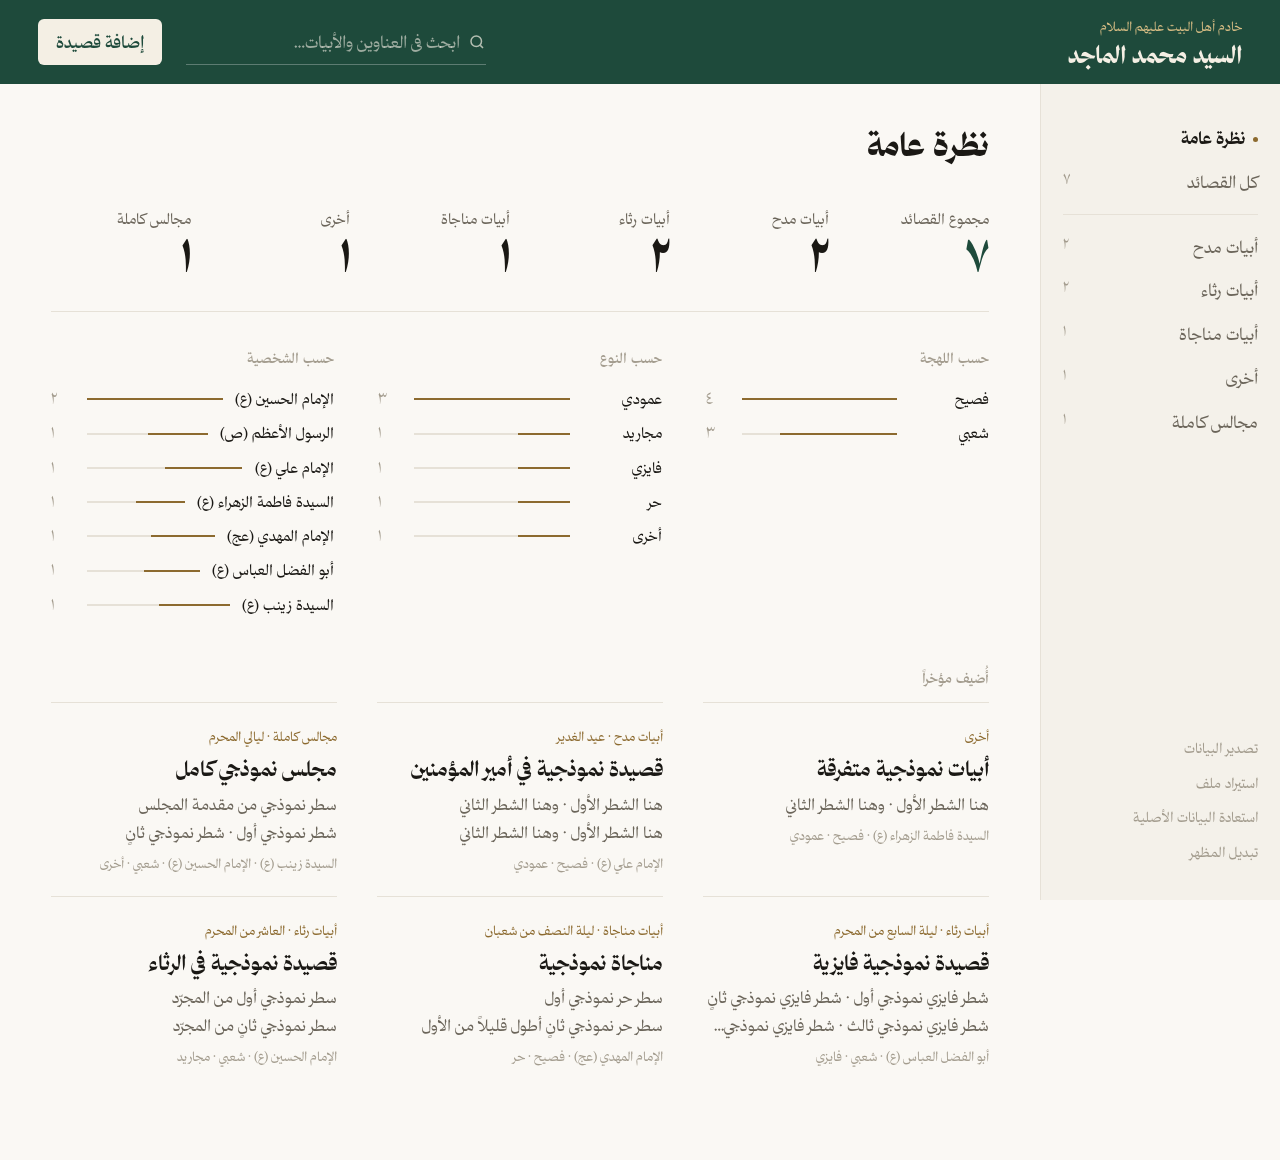
==== majed-dashboard/index.html @ f18d91b5 "Mobile: compact header, full-screen reader with back, hide empty media stat Co-Authored-By: Claude O" ====
<!doctype html>
<html lang="ar" dir="rtl">
<head>
<meta charset="utf-8">
<meta name="viewport" content="width=device-width, initial-scale=1">
<title>ديوان السيد محمد الماجد</title>
<meta name="description" content="لوحة تصفّح وإدارة قصائد خادم أهل البيت السيد محمد الماجد: مدح، رثاء، مناجاة، ومجالس كاملة.">
<style>
@font-face{font-family:"Thmanyah Serif Text";src:url("fonts/thmanyah-serif-text-Regular.woff2") format("woff2");font-weight:400;font-display:swap}
@font-face{font-family:"Thmanyah Serif Text";src:url("fonts/thmanyah-serif-text-Medium.woff2") format("woff2");font-weight:500;font-display:swap}
@font-face{font-family:"Thmanyah Serif Text";src:url("fonts/thmanyah-serif-text-Bold.woff2") format("woff2");font-weight:700;font-display:swap}
@font-face{font-family:"Thmanyah Serif Display";src:url("fonts/thmanyah-serif-display-Medium.woff2") format("woff2");font-weight:500;font-display:swap}
@font-face{font-family:"Thmanyah Serif Display";src:url("fonts/thmanyah-serif-display-Bold.woff2") format("woff2");font-weight:700;font-display:swap}
@font-face{font-family:"Thmanyah Serif Display";src:url("fonts/thmanyah-serif-display-Black.woff2") format("woff2");font-weight:900;font-display:swap}

:root{
  --bg:#FAF8F4; --side:#F4F1EA; --line:#E6E1D7;
  --ink:#1A1814; --ink-2:#6B655A; --ink-3:#A39C8E;
  --accent:#1E4A3B; --gold:#8C6A2F; --danger:#A33A3A;
  --head:#1E4A3B; --head-ink:#F4EFE4; --head-gold:#D9BE85; --hh:84px;
  --serif:"Thmanyah Serif Text","Amiri","Noto Naskh Arabic",serif;
  --display:"Thmanyah Serif Display","Thmanyah Serif Text","Amiri",serif;
  color-scheme:light;
}
@media (prefers-color-scheme:dark){
  :root:not([data-theme="light"]){--bg:#121110;--side:#171614;--line:#2A2724;--ink:#ECE7DD;--ink-2:#A39C8E;--ink-3:#6B655A;--accent:#7FB89C;--gold:#C9A766;--danger:#E08585;--head:#173A2E;color-scheme:dark}
}
:root[data-theme="dark"]{--bg:#121110;--side:#171614;--line:#2A2724;--ink:#ECE7DD;--ink-2:#A39C8E;--ink-3:#6B655A;--accent:#7FB89C;--gold:#C9A766;--danger:#E08585;--head:#173A2E;color-scheme:dark}

*{box-sizing:border-box}
html,body{margin:0}
body{background:var(--bg);color:var(--ink);font-family:var(--serif);font-size:17px;line-height:1.75;-webkit-font-smoothing:antialiased}
button,input,select,textarea{font:inherit;color:inherit}
a{color:inherit;text-decoration:none}
.sr{position:absolute;width:1px;height:1px;overflow:hidden;clip:rect(0 0 0 0)}

.head{position:sticky;top:0;z-index:30;height:var(--hh);background:var(--head);color:var(--head-ink);display:flex;align-items:center;gap:24px;padding:0 clamp(16px,3vw,40px)}
.head .brand{flex:1;min-width:0}
.head .brand small{color:var(--head-gold)}
.app{display:grid;grid-template-columns:240px 1fr;min-height:calc(100vh - var(--hh))}
.scrim{display:none}
.side{position:sticky;top:var(--hh);height:calc(100vh - var(--hh));background:var(--side);border-inline-end:1px solid var(--line);padding:32px 22px;display:flex;flex-direction:column;gap:28px;overflow:auto}
.brand small{display:block;color:var(--gold);font-size:13px}
.brand h1{font-family:var(--display);font-weight:900;font-size:24px;line-height:1.25;margin:2px 0 0}
.nav{display:flex;flex-direction:column}
.nav a{display:flex;justify-content:space-between;gap:10px;padding:7px 0;color:var(--ink-2)}
.nav a:hover{color:var(--ink)}
.nav a[aria-current="page"]{color:var(--ink);font-weight:700}
.nav a[aria-current="page"] span:first-child::before{content:"";display:inline-block;width:5px;height:5px;border-radius:50%;background:var(--gold);margin-inline-end:8px;vertical-align:middle}
.nav a .n{font-size:14px;color:var(--ink-3);font-weight:400}
.nav .sep{height:1px;background:var(--line);margin:10px 0}
.side-foot{margin-top:auto;display:flex;flex-direction:column;gap:2px;font-size:14px}
.side-foot button{background:none;border:0;text-align:start;padding:4px 0;color:var(--ink-3);cursor:pointer}
.side-foot button:hover{color:var(--ink)}

main{padding:32px clamp(16px,4vw,56px) 70px;min-width:0}
.top{display:flex;align-items:center;gap:16px;flex-wrap:wrap;margin-bottom:34px}
.top h2{font-family:var(--display);font-weight:900;font-size:32px;margin:0;flex:1 1 auto}
.search{position:relative;flex:0 1 300px}
.search input{width:100%;padding:8px 26px 8px 0;border:0;border-bottom:1px solid rgba(255,255,255,.28);background:none;outline:none;color:var(--head-ink)}
.search input::placeholder{color:rgba(244,239,228,.6)}
.search input:focus{border-color:var(--head-ink)}
.search svg{position:absolute;inset-inline-start:0;top:50%;transform:translateY(-50%);color:rgba(244,239,228,.7)}
.btn.add{background:var(--head-ink);color:var(--head)}
.add-ic{display:none;font-size:22px;line-height:1}
.icon-btn{display:none;background:none;border:0;cursor:pointer;color:var(--head-ink);padding:4px;line-height:0}
.back{display:none}
.btn{display:inline-flex;align-items:center;gap:6px;padding:8px 18px;border:0;background:var(--ink);color:var(--bg);cursor:pointer;font-weight:500;white-space:nowrap;border-radius:6px}
.btn:hover{opacity:.85}
.link{background:none;border:0;padding:0;cursor:pointer;color:var(--ink-2);text-decoration:underline;text-underline-offset:5px;text-decoration-color:var(--line)}
.link:hover{color:var(--ink);text-decoration-color:currentColor}
.link.danger{color:var(--danger)}
.menu-btn{display:none;background:none;border:0;font-size:22px;cursor:pointer;padding:0;color:var(--head-ink)}

.stats{display:grid;grid-template-columns:repeat(auto-fill,minmax(130px,1fr));gap:24px 20px;padding-bottom:30px;margin-bottom:34px;border-bottom:1px solid var(--line)}
.stat{display:block}
.stat .v{font-family:var(--display);font-weight:900;font-size:44px;line-height:1.1}
.stat .k{color:var(--ink-2);font-size:15px}
.stat:hover .k{color:var(--ink)}
.stat.total .v{color:var(--accent)}
.panels{display:grid;grid-template-columns:repeat(auto-fit,minmax(240px,1fr));gap:30px 44px;margin-bottom:44px}
.panel h3,.section-title{font-size:14px;font-weight:500;color:var(--ink-3);margin:0 0 12px}
.bar{display:grid;grid-template-columns:minmax(80px,auto) 1fr 24px;align-items:center;gap:12px;padding:4px 0;font-size:15px;cursor:pointer}
.bar:hover .lbl{color:var(--accent)}
.bar .track{height:2px;background:var(--line)}
.bar .fill{display:block;height:100%;background:var(--gold)}
.bar .num{text-align:end;color:var(--ink-3)}

.filters{display:flex;flex-wrap:wrap;gap:12px 34px;padding-bottom:18px;margin-bottom:18px;border-bottom:1px solid var(--line);font-size:15px}
.fgroup{display:flex;flex-wrap:wrap;align-items:baseline;gap:4px 14px}
.fgroup > span{color:var(--ink-3)}
.chips{display:contents}
.chip{background:none;border:0;padding:0;cursor:pointer;color:var(--ink-3)}
.chip:hover{color:var(--ink)}
.chip[aria-pressed="true"]{color:var(--ink);text-decoration:underline;text-underline-offset:6px;text-decoration-color:var(--gold)}
.fgroup select{border:0;background:none;padding:0;color:var(--ink);cursor:pointer;max-width:220px}
.result-meta{color:var(--ink-3);font-size:14px;margin:0 0 6px}
.result-meta a{color:var(--ink-2);text-decoration:underline;text-underline-offset:4px}

.grid{display:grid;grid-template-columns:repeat(auto-fill,minmax(280px,1fr));gap:0 40px}
.card{padding:22px 0;border-top:1px solid var(--line);cursor:pointer;display:flex;flex-direction:column;gap:6px}
.card:focus-visible{outline:1px solid var(--ink);outline-offset:4px}
.card .sec{font-size:13px;color:var(--gold)}
.card h4{font-family:var(--display);font-weight:700;font-size:21px;line-height:1.4;margin:0;transition:color .15s}
.card:hover h4{color:var(--accent)}
.card .excerpt{color:var(--ink-2);font-size:16px;display:-webkit-box;-webkit-line-clamp:2;-webkit-box-orient:vertical;overflow:hidden}
.card .foot{font-size:13px;color:var(--ink-3)}
.card .foot .m{color:var(--accent)}
.empty{padding:60px 0;text-align:center;color:var(--ink-3)}

dialog{border:0;padding:0;background:transparent;max-width:min(820px,calc(100vw - 24px));width:100%;max-height:calc(100vh - 24px)}
dialog::backdrop{background:rgba(15,12,8,.45)}
.sheet{background:var(--bg);color:var(--ink);border-radius:8px;overflow:auto;max-height:calc(100vh - 24px)}
.sheet-head{position:sticky;top:0;background:var(--bg);display:flex;align-items:flex-start;gap:12px;padding:26px 30px 16px;border-bottom:1px solid var(--line);z-index:1}
.sheet-head .t{flex:1}
.sheet-head h3{font-family:var(--display);font-weight:900;font-size:clamp(24px,4vw,32px);margin:0;line-height:1.35}
.sheet-head .sub{color:var(--ink-3);font-size:14px}
.x{border:0;background:none;cursor:pointer;font-size:26px;line-height:1;color:var(--ink-3);padding:0}
.x:hover{color:var(--ink)}
.sheet-head .x{order:-1}
@media (min-width:601px){.sheet-head .x{order:1}}
.sheet-body{padding:24px 30px 30px}
.meta-row{color:var(--ink-3);font-size:14px;margin-bottom:24px;display:flex;flex-wrap:wrap;align-items:center;justify-content:space-between;gap:10px 16px}
.fs{display:inline-flex;align-items:center;gap:2px;margin-inline-start:auto}
.fs button{background:none;border:0;cursor:pointer;color:var(--ink-2);padding:2px 8px;line-height:1.2;font-family:var(--display)}
.fs button:hover{color:var(--ink)}
.fs button:disabled{color:var(--line);cursor:default}
.fs .s{font-size:15px}.fs .l{font-size:22px}
.fs .sep{width:1px;height:18px;background:var(--line)}

.poem{margin:8px 0 26px;font-size:calc(clamp(18px,2.4vw,21px) * var(--fs,1));line-height:2.15}
.poem .bayt{display:grid;grid-template-columns:1fr 1fr;gap:0 clamp(18px,5vw,56px);padding:3px 0}
.poem .bayt span{text-align:center}
.poem .line{text-align:center}
.poem .part{color:var(--gold);text-align:center;margin:24px 0 6px;font-size:.85em}
.poem .part:first-child{margin-top:0}
.notes{color:var(--ink-2);font-size:15px;margin-bottom:22px}
.media{display:flex;flex-direction:column;gap:18px}
.media h5{font-size:14px;font-weight:500;color:var(--ink-3);margin:0 0 6px}
.embed{position:relative;aspect-ratio:16/9;background:#000}
.embed iframe{position:absolute;inset:0;width:100%;height:100%;border:0}
.media audio,.media video{width:100%}
.sheet-actions{display:flex;gap:10px 24px;flex-wrap:wrap;align-items:center;border-top:1px solid var(--line);padding-top:18px;margin-top:26px;font-size:15px}

.form{display:grid;grid-template-columns:1fr 1fr;gap:22px 26px}
.form .full{grid-column:1/-1}
.field{display:flex;flex-direction:column;gap:4px}
.field > label,.field > .lab{font-size:14px;color:var(--ink-3)}
.field input,.field select,.field textarea{border:0;border-bottom:1px solid var(--line);background:none;padding:6px 0;outline:none;width:100%;border-radius:0}
.field input:focus,.field select:focus,.field textarea:focus{border-color:var(--ink)}
.field textarea{min-height:220px;line-height:2;resize:vertical;border:1px solid var(--line);padding:10px 12px}
.hint{font-size:13px;color:var(--ink-3)}
.persona-pick{display:flex;flex-wrap:wrap;gap:6px 18px;font-size:15px;padding:4px 0}
.persona-pick label{display:inline-flex;align-items:center;gap:6px;cursor:pointer;color:var(--ink-2)}
.persona-pick label:has(input:checked){color:var(--ink)}
.persona-pick input{accent-color:var(--accent);margin:0}
.media-rows{display:flex;flex-direction:column;gap:10px}
.media-row{display:grid;grid-template-columns:90px 1fr 1fr 24px;gap:14px;align-items:end}
.media-row select,.media-row input{border:0;border-bottom:1px solid var(--line);background:none;padding:6px 0;outline:none;min-width:0}
.media-row button{background:none;border:0;cursor:pointer;color:var(--ink-3);font-size:20px;padding:0}

.toast{position:fixed;bottom:22px;left:50%;transform:translateX(-50%);background:var(--ink);color:var(--bg);padding:8px 18px;border-radius:6px;font-size:15px;opacity:0;transition:opacity .25s;pointer-events:none;z-index:60}
.toast.on{opacity:1}

@media (max-width:860px){
  .app{grid-template-columns:1fr}
  .side{position:fixed;inset-block:0;inset-inline-start:0;width:270px;z-index:40;transform:translateX(100%);transition:transform .25s}
  .side.open{transform:none}
  .menu-btn{display:inline-block}
  .scrim{position:fixed;inset:0;background:rgba(0,0,0,.3);z-index:39}
  .scrim.on{display:block}
  .top h2{font-size:26px}
  .side{top:0;height:100vh}
  .head{--hh:58px;flex-wrap:wrap;gap:0 14px;padding-block:0;height:auto;min-height:58px}
  .head .brand{line-height:1.3}
  .head .brand small{font-size:10.5px}
  .head .brand h1{font-size:17px;margin:0}
  .head .search{display:none}
  .head.searching .search{display:block;flex:1 1 100%;order:5;padding-bottom:12px}
  .icon-btn{display:inline-block}
  .btn.add{padding:4px 12px}
  .add-ic{display:inline}
  .add-t{display:none}
  .search{flex:1 1 100%;order:3}
  .form{grid-template-columns:1fr}
  .media-row{grid-template-columns:1fr 24px}
  .media-row select,.media-row input{grid-column:1}
  .media-row button{grid-column:2;grid-row:1}
}
@media (max-width:600px){
  dialog{max-width:100vw;width:100vw;height:100%;max-height:100%;margin:0}
  .sheet{border-radius:0;height:100%;max-height:100%}
  .sheet-head{padding:14px 18px 12px;flex-direction:column;gap:8px}
  .sheet-head .t{width:100%}
  .x .xi{display:none}
  .x .back{display:inline-flex;align-items:center;gap:6px;font-size:16px;color:var(--ink-2)}
}
@media (max-width:520px){
  .poem{line-height:1.75}
  .poem .bayt{grid-template-columns:1fr;gap:4px;padding:12px 0}
  .poem .line{padding:6px 0}
  .sheet-head,.sheet-body{padding-inline:18px}
  main{padding-top:20px}
  .top{margin-bottom:16px}
  .top h2{font-size:20px}
  .stats{grid-template-columns:repeat(3,1fr);gap:14px 10px;padding-bottom:18px;margin-bottom:22px}
  .stat .v{font-size:24px;line-height:1.2}
  .stat .k{font-size:12px;line-height:1.5}
  .panels{gap:22px;margin-bottom:30px}
}
</style>
</head>
<body>
<header class="head">
  <button class="menu-btn" id="menuBtn" aria-label="القائمة">☰</button>
  <a class="brand" href="#/">
    <small>خادم أهل البيت عليهم السلام</small>
    <h1>السيد محمد الماجد</h1>
  </a>
  <label class="search">
    <span class="sr">بحث</span>
    <input type="search" id="q" placeholder="ابحث في العناوين والأبيات…">
    <svg width="18" height="18" viewBox="0 0 24 24" fill="none" stroke="currentColor" stroke-width="2"><circle cx="11" cy="11" r="7"/><path d="m20 20-3.5-3.5"/></svg>
  </label>
  <button class="icon-btn search-toggle" id="searchToggle" aria-label="بحث" aria-expanded="false"><svg width="20" height="20" viewBox="0 0 24 24" fill="none" stroke="currentColor" stroke-width="2"><circle cx="11" cy="11" r="7"/><path d="m20 20-3.5-3.5"/></svg></button>
  <button class="btn add" id="addBtn" aria-label="إضافة قصيدة"><span class="add-ic">+</span><span class="add-t">إضافة قصيدة</span></button>
</header>
<div class="app">
  <aside class="side" id="side">
    <nav class="nav" id="nav" aria-label="الأقسام"></nav>
    <div class="side-foot">
      <button type="button" id="exportBtn">تصدير البيانات</button>
      <button type="button" id="importBtn">استيراد ملف</button>
      <button type="button" id="resetBtn">استعادة البيانات الأصلية</button>
      <button type="button" id="themeBtn">تبديل المظهر</button>
      <input type="file" id="importFile" accept=".json,.js,application/json,text/javascript" hidden>
    </div>
  </aside>
  <div class="scrim" id="scrim"></div>

  <main>
    <div class="top">
      <h2 id="viewTitle">نظرة عامة</h2>
    </div>
    <div id="view"></div>
  </main>
</div>

<dialog id="reader"><div class="sheet" id="readerSheet"></div></dialog>
<dialog id="editor"><div class="sheet" id="editorSheet"></div></dialog>
<div class="toast" id="toast" role="status"></div>

<script src="data.js"></script>
<script>
(() => {
"use strict";

/* ===== taxonomy ===== */
const SECTIONS = [
  { id: "madh",    label: "أبيات مدح" },
  { id: "ritha",   label: "أبيات رثاء" },
  { id: "munajat", label: "أبيات مناجاة" },
  { id: "other",   label: "أخرى" },
  { id: "majlis",  label: "مجالس كاملة" }
];
const DIALECTS = [
  { id: "fusha",  label: "فصيح" },
  { id: "shaabi", label: "شعبي" }
];
const FORMS = [
  { id: "amudi",   label: "عمودي" },
  { id: "majarid", label: "مجاريد" },
  { id: "faizi",   label: "فايزي" },
  { id: "hur",     label: "حر" },
  { id: "other",   label: "أخرى" }
];
const PERSONAS = [
  "الرسول الأعظم (ص)", "الإمام علي (ع)", "السيدة فاطمة الزهراء (ع)", "الإمام الحسن (ع)",
  "الإمام الحسين (ع)", "الإمام زين العابدين (ع)", "الإمام الباقر (ع)", "الإمام الصادق (ع)",
  "الإمام الكاظم (ع)", "الإمام الرضا (ع)", "الإمام الجواد (ع)", "الإمام الهادي (ع)",
  "الإمام العسكري (ع)", "الإمام المهدي (عج)", "أبو الفضل العباس (ع)", "السيدة زينب (ع)",
  "علي الأكبر (ع)", "القاسم بن الحسن (ع)", "السيدة رقية (ع)", "أم البنين (ع)",
  "مسلم بن عقيل (ع)", "عامة"
];
const num = n => Number(n).toLocaleString("ar-EG");
const label = (list, id) => (list.find(x => x.id === id) || {}).label || id || "—";

/* ===== storage ===== */
const KEY = "majed-diwan-v1";
const store = {
  get(k){ try { return localStorage.getItem(k); } catch { return null; } },
  set(k,v){ try { localStorage.setItem(k,v); return true; } catch { return false; } },
  del(k){ try { localStorage.removeItem(k); } catch {} }
};
const seed = () => JSON.parse(JSON.stringify(window.POEMS_SEED || []));
let poems;
try { poems = JSON.parse(store.get(KEY)) || seed(); } catch { poems = seed(); }
const save = () => { if (!store.set(KEY, JSON.stringify(poems))) toast("تعذّر الحفظ في المتصفح — صدّر البيانات لحفظها"); };

/* ===== state ===== */
const state = { view: "home", q: "", dialect: "", form: "", persona: "", hasMedia: false };

/* ===== helpers ===== */
const $ = s => document.querySelector(s);
const esc = s => String(s ?? "").replace(/[&<>"']/g, c => ({ "&":"&amp;","<":"&lt;",">":"&gt;",'"':"&quot;","'":"&#39;" }[c]));
const norm = s => String(s || "").replace(/[ً-ْـ]/g, "").replace(/[أإآ]/g, "ا").replace(/ة/g, "ه").replace(/ى/g, "ي").toLowerCase();
const mediaOf = p => (p.media || []).filter(m => m && m.url && m.url.trim());
const allPersonas = () => {
  const s = new Set(PERSONAS);
  poems.forEach(p => (p.persona || []).forEach(x => s.add(x)));
  return [...s];
};
function toast(msg){
  const t = $("#toast"); t.textContent = msg; t.classList.add("on");
  clearTimeout(toast._t); toast._t = setTimeout(() => t.classList.remove("on"), 2400);
}

/* ===== filtering ===== */
function filtered(){
  const q = norm(state.q.trim());
  return poems.filter(p => {
    if (state.view !== "home" && state.view !== "all" && p.section !== state.view) return false;
    if (state.dialect && p.dialect !== state.dialect) return false;
    if (state.form && p.form !== state.form) return false;
    if (state.persona && !(p.persona || []).includes(state.persona)) return false;
    if (state.hasMedia && !mediaOf(p).length) return false;
    if (q && !norm([p.title, p.verses, p.occasion, (p.persona||[]).join(" ")].join(" ")).includes(q)) return false;
    return true;
  });
}

/* ===== nav ===== */
function renderNav(){
  const count = id => poems.filter(p => p.section === id).length;
  const item = (id, text, n) =>
    `<a href="#/${id}" ${state.view === id ? 'aria-current="page"' : ""}><span>${text}</span>${n != null ? `<span class="n">${num(n)}</span>` : ""}</a>`;
  $("#nav").innerHTML =
    item("home", "نظرة عامة") +
    item("all", "كل القصائد", poems.length) +
    '<div class="sep"></div>' +
    SECTIONS.map(s => item(s.id, s.label, count(s.id))).join("");
}

/* ===== views ===== */
function excerpt(p){
  const lines = String(p.verses || "").split("\n").map(l => l.trim()).filter(l => l && !/^—.*—$/.test(l));
  return lines.slice(0, 2).map(l => esc(l.replace(/\s*\|\s*/, "  ·  "))).join("<br>");
}
function card(p){
  const tags = [...(p.persona || []), label(DIALECTS, p.dialect), label(FORMS, p.form)].filter(Boolean).map(esc).join("  ·  ");
  return `<article class="card" tabindex="0" data-id="${esc(p.id)}">
    <div class="sec">${esc(label(SECTIONS, p.section))}${p.occasion ? " · " + esc(p.occasion) : ""}</div>
    <h4>${esc(p.title)}</h4>
    <div class="excerpt">${excerpt(p)}</div>
    <div class="foot">${tags}${mediaOf(p).length ? '  ·  <span class="m">إلقاء ▸</span>' : ""}</div>
  </article>`;
}
function chips(name, list){
  return `<div class="chips">` +
    `<button class="chip" data-f="${name}" data-v="" aria-pressed="${!state[name]}">الكل</button>` +
    list.map(x => `<button class="chip" data-f="${name}" data-v="${esc(x.id)}" aria-pressed="${state[name] === x.id}">${esc(x.label)}</button>`).join("") +
    `</div>`;
}
function filtersBar(){
  const used = new Set(poems.flatMap(p => p.persona || []));
  const personas = allPersonas().filter(x => used.has(x));
  return `<div class="filters">
    <div class="fgroup"><span>اللهجة</span>${chips("dialect", DIALECTS)}</div>
    <div class="fgroup"><span>النوع</span>${chips("form", FORMS)}</div>
    <div class="fgroup"><span>الشخصية</span>
      <select id="personaSel"><option value="">الكل</option>${personas.map(x => `<option ${state.persona === x ? "selected" : ""}>${esc(x)}</option>`).join("")}</select>
    </div>
    <div class="fgroup"><span>الإلقاء</span>
      <button class="chip" id="mediaChip" aria-pressed="${state.hasMedia}">فيه تسجيل فقط</button>
    </div>
  </div>`;
}
function listView(){
  const items = filtered();
  const active = state.dialect || state.form || state.persona || state.hasMedia || state.q;
  return filtersBar() +
    `<div class="result-meta">${num(items.length)} ${items.length === 1 ? "قصيدة" : "قصائد"}${active ? ' · <a href="#" id="clearF">مسح التصفية</a>' : ""}</div>` +
    (items.length
      ? `<div class="grid">${items.map(card).join("")}</div>`
      : `<div class="empty">لا توجد قصائد مطابقة.<br><button class="link" data-add>أضف قصيدة</button></div>`);
}
function bars(title, rows, filterKey){
  const max = Math.max(1, ...rows.map(r => r.n));
  return `<div class="panel"><h3>${title}</h3>${rows.map(r =>
    `<div class="bar" data-jump="${filterKey}" data-v="${esc(r.id)}"><span class="lbl">${esc(r.label)}</span><span class="track"><span class="fill" style="width:${(r.n / max) * 100}%"></span></span><span class="num">${num(r.n)}</span></div>`
  ).join("") || '<div class="hint">لا بيانات بعد</div>'}</div>`;
}
function homeView(){
  if (state.q) return listView();
  const by = (key, list) => list.map(x => ({ id: x.id, label: x.label, n: poems.filter(p => p[key] === x.id).length }));
  const personaRows = allPersonas()
    .map(x => ({ id: x, label: x, n: poems.filter(p => (p.persona || []).includes(x)).length }))
    .filter(r => r.n).sort((a, b) => b.n - a.n).slice(0, 10);
  const withMedia = poems.filter(p => mediaOf(p).length).length;
  const recent = poems.slice(-6).reverse();
  return `<div class="stats">
      <a class="stat total" href="#/all"><div class="k">مجموع القصائد</div><div class="v">${num(poems.length)}</div></a>
      ${SECTIONS.map(s => `<a class="stat" href="#/${s.id}"><div class="k">${s.label}</div><div class="v">${num(poems.filter(p => p.section === s.id).length)}</div></a>`).join("")}
      ${withMedia ? `<a class="stat" href="#/all" data-media><div class="k">مع إلقاء مسجّل</div><div class="v">${num(withMedia)}</div></a>` : ""}
    </div>
    <div class="panels">
      ${bars("حسب اللهجة", by("dialect", DIALECTS), "dialect")}
      ${bars("حسب النوع", by("form", FORMS), "form")}
      ${bars("حسب الشخصية", personaRows, "persona")}
    </div>
    <h3 class="section-title">أُضيف مؤخراً</h3>
    ${recent.length ? `<div class="grid">${recent.map(card).join("")}</div>` : `<div class="empty">لا توجد قصائد بعد.</div>`}`;
}

function render(){
  renderNav();
  const title = state.view === "home" ? (state.q ? "نتائج البحث" : "نظرة عامة")
              : state.view === "all" ? "كل القصائد" : label(SECTIONS, state.view);
  $("#viewTitle").textContent = title;
  document.title = (state.view === "home" ? "" : title + " · ") + "ديوان السيد محمد الماجد";
  $("#view").innerHTML = state.view === "home" ? homeView() : listView();
}

/* ===== reader ===== */
function poemHTML(text){
  return String(text || "").split("\n").map(raw => {
    const l = raw.trim();
    if (!l) return "";
    if (/^—.*—$/.test(l)) return `<div class="part">${esc(l.replace(/^—\s*|\s*—$/g, ""))}</div>`;
    if (l.includes("|")) {
      const [a, ...b] = l.split("|");
      return `<div class="bayt"><span>${esc(a.trim())}</span><span>${esc(b.join("|").trim())}</span></div>`;
    }
    return `<div class="line">${esc(l)}</div>`;
  }).join("");
}
function ytId(url){
  const m = String(url).match(/(?:youtu\.be\/|youtube\.com\/(?:watch\?(?:.*&)?v=|shorts\/|embed\/|live\/))([\w-]{11})/);
  return m ? m[1] : null;
}
function mediaHTML(m){
  const url = m.url.trim(), lab = esc(m.label || (m.type === "audio" ? "تسجيل صوتي" : "تسجيل مرئي"));
  const id = ytId(url);
  if (id) return `<div><h5>${lab}</h5><div class="embed"><iframe src="https://www.youtube-nocookie.com/embed/${id}" title="${lab}" allow="accelerometer; encrypted-media; picture-in-picture" allowfullscreen loading="lazy"></iframe></div></div>`;
  if (/\.(mp3|m4a|ogg|wav|aac)(\?|$)/i.test(url)) return `<div><h5>${lab}</h5><audio controls preload="none" src="${esc(url)}"></audio></div>`;
  if (/\.(mp4|webm)(\?|$)/i.test(url)) return `<div><h5>${lab}</h5><video controls preload="none" src="${esc(url)}"></video></div>`;
  if (/^https?:\/\//i.test(url)) return `<div><a class="link" href="${esc(url)}" target="_blank" rel="noopener">${lab} ↗</a></div>`;
  return "";
}
function openReader(id){
  const p = poems.find(x => x.id === id); if (!p) return;
  const m = mediaOf(p);
  $("#readerSheet").innerHTML = `
    <div class="sheet-head">
      <div class="t"><div class="sub">${esc(label(SECTIONS, p.section))}${p.occasion ? " · " + esc(p.occasion) : ""}${p.year ? " · " + esc(p.year) : ""}</div><h3>${esc(p.title)}</h3></div>
      <button class="x" data-close aria-label="رجوع"><span class="xi">×</span><span class="back">→ رجوع</span></button>
    </div>
    <div class="sheet-body">
      <div class="meta-row"><span>${[...(p.persona || []), label(DIALECTS, p.dialect), label(FORMS, p.form)].filter(Boolean).map(esc).join("  ·  ")}</span>
        <span class="fs" role="group" aria-label="حجم الخط"><button class="s" data-fs="-1" aria-label="تصغير الخط">أ−</button><span class="sep"></span><button class="l" data-fs="1" aria-label="تكبير الخط">أ+</button></span></div>
      <div class="poem">${poemHTML(p.verses)}</div>
      ${p.notes ? `<div class="notes">${esc(p.notes)}</div>` : ""}
      ${m.length ? `<div class="media">${m.map(mediaHTML).join("")}</div>` : ""}
      <div class="sheet-actions">
        <button class="btn" data-pdf="${esc(p.id)}">تنزيل PDF</button>
        <button class="btn" data-docx="${esc(p.id)}">تنزيل Word</button>
        <button class="link" data-edit="${esc(p.id)}">تعديل</button>
        <button class="link" data-copy="${esc(p.id)}">نسخ النص</button>
        <button class="link danger" data-del="${esc(p.id)}">حذف</button>
      </div>
    </div>`;
  showDialog($("#reader")); updateFsButtons();
}

/* ===== editor ===== */
function mediaRow(m = { type: "video", url: "", label: "" }){
  return `<div class="media-row">
    <select name="mtype"><option value="video" ${m.type === "video" ? "selected" : ""}>مرئي</option><option value="audio" ${m.type === "audio" ? "selected" : ""}>صوتي</option></select>
    <input name="murl" type="url" dir="ltr" placeholder="https://…" value="${esc(m.url)}">
    <input name="mlabel" placeholder="وصف (اختياري)" value="${esc(m.label)}">
    <button type="button" data-rmrow aria-label="حذف الرابط">×</button>
  </div>`;
}
function openEditor(id){
  const p = poems.find(x => x.id === id) || {
    id: "", title: "", section: SECTIONS.some(s => s.id === state.view) ? state.view : "madh",
    dialect: "fusha", persona: [], form: "amudi", occasion: "", year: "", verses: "", media: [], notes: ""
  };
  const opts = (list, v) => list.map(x => `<option value="${x.id}" ${x.id === v ? "selected" : ""}>${x.label}</option>`).join("");
  $("#editorSheet").innerHTML = `
    <div class="sheet-head"><div class="t"><h3>${p.id ? "تعديل قصيدة" : "إضافة قصيدة"}</h3></div><button class="x" data-close aria-label="رجوع"><span class="xi">×</span><span class="back">→ رجوع</span></button></div>
    <form class="sheet-body form" id="poemForm" data-id="${esc(p.id)}">
      <div class="field full"><label for="f-title">العنوان</label><input id="f-title" name="title" required value="${esc(p.title)}"></div>
      <div class="field"><label for="f-section">القسم</label><select id="f-section" name="section">${opts(SECTIONS, p.section)}</select></div>
      <div class="field"><label for="f-dialect">اللهجة</label><select id="f-dialect" name="dialect">${opts(DIALECTS, p.dialect)}</select></div>
      <div class="field"><label for="f-form">النوع</label><select id="f-form" name="form">${opts(FORMS, p.form)}</select></div>
      <div class="field"><label for="f-occ">المناسبة</label><input id="f-occ" name="occasion" value="${esc(p.occasion)}"></div>
      <div class="field full"><span class="lab">الشخصية</span>
        <div class="persona-pick">${allPersonas().map(x => `<label><input type="checkbox" name="persona" value="${esc(x)}" ${(p.persona || []).includes(x) ? "checked" : ""}>${esc(x)}</label>`).join("")}</div>
        <input name="personaExtra" placeholder="شخصية أخرى غير موجودة؟ اكتبها هنا (افصل بفاصلة)">
      </div>
      <div class="field full"><label for="f-verses">الأبيات</label>
        <textarea id="f-verses" name="verses" required>${esc(p.verses)}</textarea>
        <span class="hint">كل بيت في سطر. افصل بين الشطرين بالرمز | — ولعناوين أجزاء المجلس اكتب السطر هكذا: — المقدمة —</span>
      </div>
      <div class="field full"><span class="lab">روابط الإلقاء (إن وُجدت)</span>
        <div class="media-rows" id="mediaRows">${(p.media && p.media.length ? p.media : [undefined]).map(mediaRow).join("")}</div>
        <div><button type="button" class="link" id="addRow" style="font-size:14px">رابط آخر</button></div>
        <span class="hint">روابط يوتيوب تُعرض داخل الصفحة، وروابط ملفات الصوت (mp3) تُشغَّل مباشرة، وغيرها يظهر كزر.</span>
      </div>
      <div class="field"><label for="f-year">السنة</label><input id="f-year" name="year" value="${esc(p.year)}"></div>
      <div class="field"><label for="f-notes">ملاحظات</label><input id="f-notes" name="notes" value="${esc(p.notes)}"></div>
      <div class="full sheet-actions" style="margin-top:4px">
        <button class="btn" type="submit">حفظ</button>
        <button class="link" type="button" data-close>إلغاء</button>
      </div>
    </form>`;
  showDialog($("#editor"));
}
function submitForm(form){
  const fd = new FormData(form);
  const persona = [...fd.getAll("persona"), ...String(fd.get("personaExtra") || "").split(/[,،]/).map(s => s.trim()).filter(Boolean)];
  const types = fd.getAll("mtype"), urls = fd.getAll("murl"), labels = fd.getAll("mlabel");
  const media = urls.map((u, i) => ({ type: types[i], url: String(u).trim(), label: String(labels[i]).trim() })).filter(m => m.url);
  const data = {
    title: String(fd.get("title")).trim(), section: fd.get("section"), dialect: fd.get("dialect"), form: fd.get("form"),
    occasion: String(fd.get("occasion")).trim(), year: String(fd.get("year")).trim(), notes: String(fd.get("notes")).trim(),
    verses: String(fd.get("verses")).replace(/\r/g, "").trim(), persona: [...new Set(persona)], media
  };
  const id = form.dataset.id;
  if (id) Object.assign(poems.find(p => p.id === id), data);
  else poems.push({ id: "p" + Date.now().toString(36), ...data });
  save(); $("#editor").close(); render(); toast("تم الحفظ");
}

/* ===== dialogs ===== */
function showDialog(d){
  d.showModal(); d.querySelector(".sheet").scrollTop = 0;
  try { if (history.state && history.state.dlg) history.replaceState({ dlg: d.id }, ""); else history.pushState({ dlg: d.id }, ""); } catch {}
}
let skipBack = false;
document.querySelectorAll("dialog").forEach(d => d.addEventListener("close", () => {
  if (skipBack) { skipBack = false; return; }
  try { if (history.state && history.state.dlg === d.id) history.back(); } catch {}
}));
addEventListener("popstate", () => document.querySelectorAll("dialog[open]").forEach(d => d.close()));
document.querySelectorAll("dialog").forEach(d => d.addEventListener("click", e => {
  if (e.target === d || e.target.closest("[data-close]")) d.close();
}));

/* ===== import / export ===== */
let downloadsApi = null;
if (window.claude && typeof window.claude.use === "function") {
  window.claude.use("downloads").then(d => { downloadsApi = d; }).catch(() => {});
}
async function exportData(){
  if (downloadsApi) {
    try {
      await downloadsApi.save({ filename: "diwan-almajed.json", data: JSON.stringify(poems, null, 2) });
      toast("تم حفظ الملف — افتحه لاحقاً من «استيراد ملف»");
    } catch (e) {
      if (e && e.code !== "declined") toast("تعذّر حفظ الملف هنا");
    }
    return;
  }
  const body = "/* بيانات ديوان السيد محمد الماجد — صُدّرت في " + new Date().toLocaleDateString("ar") + " */\nwindow.POEMS_SEED = " + JSON.stringify(poems, null, 2) + ";\n";
  const a = document.createElement("a");
  a.href = URL.createObjectURL(new Blob([body], { type: "text/javascript" }));
  a.download = "data.js"; a.click(); URL.revokeObjectURL(a.href);
  toast("تم تنزيل data.js — استبدل به الملف في مجلد الموقع");
}
function importData(text){
  try {
    const start = text.indexOf("["), end = text.lastIndexOf("]");
    const arr = JSON.parse(text.slice(start, end + 1));
    if (!Array.isArray(arr)) throw 0;
    poems = arr; save(); render(); toast(`تم استيراد ${num(arr.length)} قصيدة`);
  } catch { toast("تعذّرت قراءة الملف — استخدم ملفاً صدّرته من الموقع"); }
}

/* ===== PDF / Word ===== */
const LIBS = {
  jspdf: "https://cdnjs.cloudflare.com/ajax/libs/jspdf/2.5.1/jspdf.umd.min.js",
  h2i:   "https://cdn.jsdelivr.net/npm/html-to-image@1.11.11/dist/html-to-image.js",
  docx:  "https://cdn.jsdelivr.net/npm/docx@8.5.0/build/index.umd.js"
};
const loaded = {};
const loadScript = src => loaded[src] || (loaded[src] = new Promise((res, rej) => {
  const el = document.createElement("script"); el.src = src; el.onload = res;
  el.onerror = () => { delete loaded[src]; rej(new Error("load")); };
  document.head.appendChild(el);
}));
const POET = "السيد محمد الماجد";
const fileName = (p, ext) => (String(p.title || "قصيدة").replace(/[\\/:*?"<>|]+/g, "").trim().slice(0, 80) || "قصيدة") + "." + ext;
const metaText = p => [label(SECTIONS, p.section), p.occasion, ...(p.persona || []), label(DIALECTS, p.dialect), label(FORMS, p.form)].filter(Boolean).join("  ·  ");
const parseLines = text => String(text || "").split("\n").map(l => l.trim()).filter(Boolean).map(l =>
  /^—.*—$/.test(l) ? { k: "part", t: l.replace(/^—\s*|\s*—$/g, "") }
  : l.includes("|") ? { k: "bayt", a: l.split("|")[0].trim(), b: l.split("|").slice(1).join("|").trim() }
  : { k: "line", t: l });

async function saveBlob(blob, name){
  if (downloadsApi) {
    try { await downloadsApi.save({ filename: name, data: blob }); toast("تم التنزيل"); }
    catch (e) { if (e && e.code !== "declined") toast("تعذّر التنزيل هنا"); }
    return;
  }
  const a = document.createElement("a");
  a.href = URL.createObjectURL(blob); a.download = name; a.style.display = "none";
  document.body.appendChild(a); a.click(); a.remove();
  setTimeout(() => URL.revokeObjectURL(a.href), 4000);
}

async function buildPdf(p){
  await Promise.all([loadScript(LIBS.jspdf), loadScript(LIBS.h2i)]);
  await document.fonts.ready;
  const W = 794, H = 1123, PX = 80, PT = 84, PB = 96;
  const host = document.createElement("div");
  host.style.cssText = "position:fixed;top:0;left:-20000px;pointer-events:none";
  document.body.appendChild(host);
  const pageCss = `width:${W}px;height:${H}px;background:#fff;color:#1A1814;direction:rtl;font-family:${getComputedStyle(document.body).fontFamily};position:relative;overflow:hidden;padding:${PT}px ${PX}px ${PB}px;box-sizing:border-box`;
  const pages = [];
  const newPage = () => {
    const pg = document.createElement("div"); pg.style.cssText = pageCss;
    const body = document.createElement("div"); pg.appendChild(body);
    const foot = document.createElement("div");
    foot.style.cssText = "position:absolute;bottom:44px;left:0;right:0;text-align:center;font-size:12px;color:#A39C8E";
    pg.appendChild(foot); host.appendChild(pg); pages.push({ pg, body, foot }); return body;
  };
  const room = H - PT - PB;
  let body = newPage();
  const add = html => {
    const el = document.createElement("div"); el.innerHTML = html; const node = el.firstElementChild;
    body.appendChild(node);
    if (body.scrollHeight > room && body.children.length > 1) { node.remove(); body = newPage(); body.appendChild(node); }
  };
  add(`<div style="text-align:center;padding-bottom:30px">
    <div style="font-size:14px;color:#8C6A2F">خادم أهل البيت عليهم السلام · ${esc(POET)}</div>
    <div style="font-family:var(--display);font-weight:900;font-size:40px;line-height:1.3;margin:12px 0 10px">${esc(p.title)}</div>
    <div style="font-size:13px;color:#8A8376">${esc(metaText(p))}</div>
    <div style="color:#B5AE9F;letter-spacing:.6em;margin-top:22px">✦ ✦ ✦</div></div>`);
  parseLines(p.verses).forEach(l => {
    if (l.k === "part") add(`<div style="text-align:center;color:#8C6A2F;font-size:16px;padding:22px 0 6px">${esc(l.t)}</div>`);
    else if (l.k === "bayt") add(`<div style="display:grid;grid-template-columns:1fr 1fr;gap:0 48px;font-size:19px;line-height:2.2"><span style="text-align:center">${esc(l.a)}</span><span style="text-align:center">${esc(l.b)}</span></div>`);
    else add(`<div style="text-align:center;font-size:19px;line-height:2.2">${esc(l.t)}</div>`);
  });
  if (p.notes) add(`<div style="text-align:center;font-size:13px;color:#6B655A;padding-top:28px">${esc(p.notes)}</div>`);
  const links = mediaOf(p);
  if (links.length) add(`<div style="text-align:center;font-size:12px;color:#6B655A;padding-top:22px;direction:ltr">${links.map(m => esc(m.url)).join("<br>")}</div>`);
  pages.forEach((x, i) => { x.foot.textContent = pages.length > 1 ? `${POET}  ·  ${num(i + 1)} / ${num(pages.length)}` : POET; });
  try {
    const pdf = new window.jspdf.jsPDF({ unit: "mm", format: "a4" });
    for (let i = 0; i < pages.length; i++) {
      const png = await window.htmlToImage.toPng(pages[i].pg, { pixelRatio: 2, backgroundColor: "#ffffff", width: W, height: H });
      if (i) pdf.addPage();
      pdf.addImage(png, "PNG", 0, 0, 210, 297, undefined, "FAST");
    }
    pdf.setProperties({ title: p.title, author: POET });
    return pdf.output("blob");
  } finally { host.remove(); }
}

async function buildDocx(p){
  await loadScript(LIBS.docx);
  const D = window.docx;
  const F = "Thmanyah Serif Text";
  const font = { ascii: F, cs: F, hAnsi: F, eastAsia: F };
  const run = (text, o = {}) => new D.TextRun({ text, font, rightToLeft: true, size: o.size || 28, sizeComplexScript: o.size || 28,
    bold: !!o.bold, boldComplexScript: !!o.bold, color: o.color });
  const para = (runs, o = {}) => new D.Paragraph({ children: [].concat(runs), bidirectional: true,
    alignment: o.align || D.AlignmentType.CENTER, spacing: { before: o.before || 0, after: o.after ?? 120, line: o.line || 360 } });
  const none = { style: D.BorderStyle.NONE, size: 0, color: "FFFFFF" };
  const borders = { top: none, bottom: none, left: none, right: none, insideHorizontal: none, insideVertical: none };
  const kids = [
    para(run("خادم أهل البيت عليهم السلام · " + POET, { size: 20, color: "8C6A2F" })),
    para(run(p.title, { size: 48, bold: true }), { after: 80 }),
    para(run(metaText(p), { size: 18, color: "8A8376" }), { after: 200 }),
    para(run("✦ ✦ ✦", { size: 20, color: "B5AE9F" }), { after: 360 })
  ];
  parseLines(p.verses).forEach(l => {
    if (l.k === "part") kids.push(para(run(l.t, { size: 24, color: "8C6A2F", bold: true }), { before: 240, after: 120 }));
    else if (l.k === "bayt") kids.push(new D.Table({
      visuallyRightToLeft: true, borders, width: { size: 100, type: D.WidthType.PERCENTAGE },
      rows: [new D.TableRow({ cantSplit: true, children: [l.a, l.b].map(t => new D.TableCell({
        borders, width: { size: 50, type: D.WidthType.PERCENTAGE },
        children: [para(run(t), { after: 60 })] })) })]
    }));
    else kids.push(para(run(l.t)));
  });
  if (p.notes) kids.push(para(run(p.notes, { size: 20, color: "6B655A" }), { before: 400 }));
  mediaOf(p).forEach(m => kids.push(new D.Paragraph({ alignment: D.AlignmentType.CENTER,
    children: [new D.ExternalHyperlink({ link: m.url, children: [new D.TextRun({ text: (m.label || "رابط الإلقاء") + ": " + m.url, style: "Hyperlink", size: 18, font })] })] })));
  const doc = new D.Document({
    creator: POET, title: p.title,
    sections: [{ properties: { page: { margin: { top: 1300, bottom: 1300, left: 1300, right: 1300 } } }, children: kids }]
  });
  return D.Packer.toBlob(doc);
}

let busy = false;
async function downloadPoem(id, kind){
  const p = poems.find(x => x.id === id); if (!p || busy) return;
  busy = true; toast(kind === "pdf" ? "جارٍ تجهيز ملف PDF…" : "جارٍ تجهيز ملف Word…");
  try {
    const blob = kind === "pdf" ? await buildPdf(p) : await buildDocx(p);
    await saveBlob(blob, fileName(p, kind));
  } catch (e) {
    console.error(e); toast("تعذّر تجهيز الملف — تأكد من الاتصال بالإنترنت");
  } finally { busy = false; }
}

/* ===== events ===== */
document.addEventListener("click", e => {
  const t = e.target;
  const cardEl = t.closest(".card"); if (cardEl) return openReader(cardEl.dataset.id);
  const chip = t.closest(".chip[data-f]"); if (chip) { state[chip.dataset.f] = chip.dataset.v; return render(); }
  if (t.closest("#mediaChip")) { state.hasMedia = !state.hasMedia; return render(); }
  if (t.closest("#clearF")) { e.preventDefault(); Object.assign(state, { dialect: "", form: "", persona: "", hasMedia: false, q: "" }); $("#q").value = ""; return render(); }
  const bar = t.closest("[data-jump]");
  if (bar) { Object.assign(state, { dialect: "", form: "", persona: "", hasMedia: false }); state[bar.dataset.jump] = bar.dataset.v; location.hash = "#/all"; return render(); }
  if (t.closest("a[data-media]")) { Object.assign(state, { dialect: "", form: "", persona: "" }); state.hasMedia = true; }
  if (t.closest("[data-add]")) return openEditor();
  const pdfB = t.closest("[data-pdf]"); if (pdfB) return downloadPoem(pdfB.dataset.pdf, "pdf");
  const docB = t.closest("[data-docx]"); if (docB) return downloadPoem(docB.dataset.docx, "docx");
  const ed = t.closest("[data-edit]"); if (ed) { skipBack = true; $("#reader").close(); return openEditor(ed.dataset.edit); }
  const cp = t.closest("[data-copy]");
  if (cp) { const p = poems.find(x => x.id === cp.dataset.copy);
    const txt = p.title + "\n\n" + p.verses.replace(/\s*\|\s*/g, "    ") + "\n\n— السيد محمد الماجد";
    navigator.clipboard?.writeText(txt).then(() => toast("تم نسخ النص"), () => toast("تعذّر النسخ")); return; }
  const del = t.closest("[data-del]");
  if (del && confirm("حذف هذه القصيدة نهائياً؟")) { poems = poems.filter(p => p.id !== del.dataset.del); save(); $("#reader").close(); render(); toast("تم الحذف"); return; }
  if (t.closest("#addRow")) { $("#mediaRows").insertAdjacentHTML("beforeend", mediaRow()); return; }
  const rm = t.closest("[data-rmrow]"); if (rm) { const rows = $("#mediaRows"); rm.parentElement.remove(); if (!rows.children.length) rows.insertAdjacentHTML("beforeend", mediaRow()); return; }
  if (t.closest(".nav a")) closeMenu();
});
document.addEventListener("keydown", e => {
  if ((e.key === "Enter" || e.key === " ") && e.target.classList?.contains("card")) { e.preventDefault(); openReader(e.target.dataset.id); }
});
document.addEventListener("change", e => {
  if (e.target.id === "personaSel") { state.persona = e.target.value; render(); }
});
document.addEventListener("submit", e => { if (e.target.id === "poemForm") { e.preventDefault(); submitForm(e.target); } });

$("#searchToggle").onclick = () => {
  const h = $(".head"), on = h.classList.toggle("searching");
  $("#searchToggle").setAttribute("aria-expanded", on);
  if (on) $("#q").focus();
  else if (state.q) { $("#q").value = ""; state.q = ""; render(); }
};
let qT; $("#q").addEventListener("input", e => { clearTimeout(qT); qT = setTimeout(() => { state.q = e.target.value; render(); }, 150); });
$("#addBtn").onclick = () => openEditor();
$("#exportBtn").onclick = exportData;
$("#importBtn").onclick = () => $("#importFile").click();
$("#importFile").onchange = e => { const f = e.target.files[0]; if (f) f.text().then(importData); e.target.value = ""; };
$("#resetBtn").onclick = () => { if (confirm("استعادة البيانات من ملف data.js؟ ستُفقد التعديلات غير المصدّرة.")) { store.del(KEY); poems = seed(); render(); toast("تمت الاستعادة"); } };

const root = document.documentElement;
const FS = [0.85, 1, 1.15, 1.3, 1.5, 1.75, 2, 2.3];
let fsIdx = Math.max(0, FS.indexOf(parseFloat(store.get("majed-fs")))); if (FS.indexOf(parseFloat(store.get("majed-fs"))) < 0) fsIdx = 1;
function updateFsButtons(){
  document.documentElement.style.setProperty("--fs", FS[fsIdx]);
  document.querySelectorAll('[data-fs="-1"]').forEach(b => b.disabled = fsIdx === 0);
  document.querySelectorAll('[data-fs="1"]').forEach(b => b.disabled = fsIdx === FS.length - 1);
}
document.addEventListener("click", e => {
  const b = e.target.closest("[data-fs]"); if (!b) return;
  fsIdx = Math.min(FS.length - 1, Math.max(0, fsIdx + Number(b.dataset.fs)));
  store.set("majed-fs", String(FS[fsIdx])); updateFsButtons();
});
updateFsButtons();
const savedTheme = store.get("majed-theme"); if (savedTheme) root.dataset.theme = savedTheme;
$("#themeBtn").onclick = () => {
  const dark = root.dataset.theme ? root.dataset.theme === "dark" : matchMedia("(prefers-color-scheme: dark)").matches;
  root.dataset.theme = dark ? "light" : "dark"; store.set("majed-theme", root.dataset.theme);
};

const side = $("#side"), scrim = $("#scrim");
function closeMenu(){ side.classList.remove("open"); scrim.classList.remove("on"); }
$("#menuBtn").onclick = () => { side.classList.add("open"); scrim.classList.add("on"); };
scrim.onclick = closeMenu;

function route(){
  const v = location.hash.replace(/^#\/?/, "") || "home";
  state.view = ["home", "all", ...SECTIONS.map(s => s.id)].includes(v) ? v : "home";
  render(); window.scrollTo(0, 0);
}
addEventListener("hashchange", route);
route();
})();
</script>
</body>
</html>
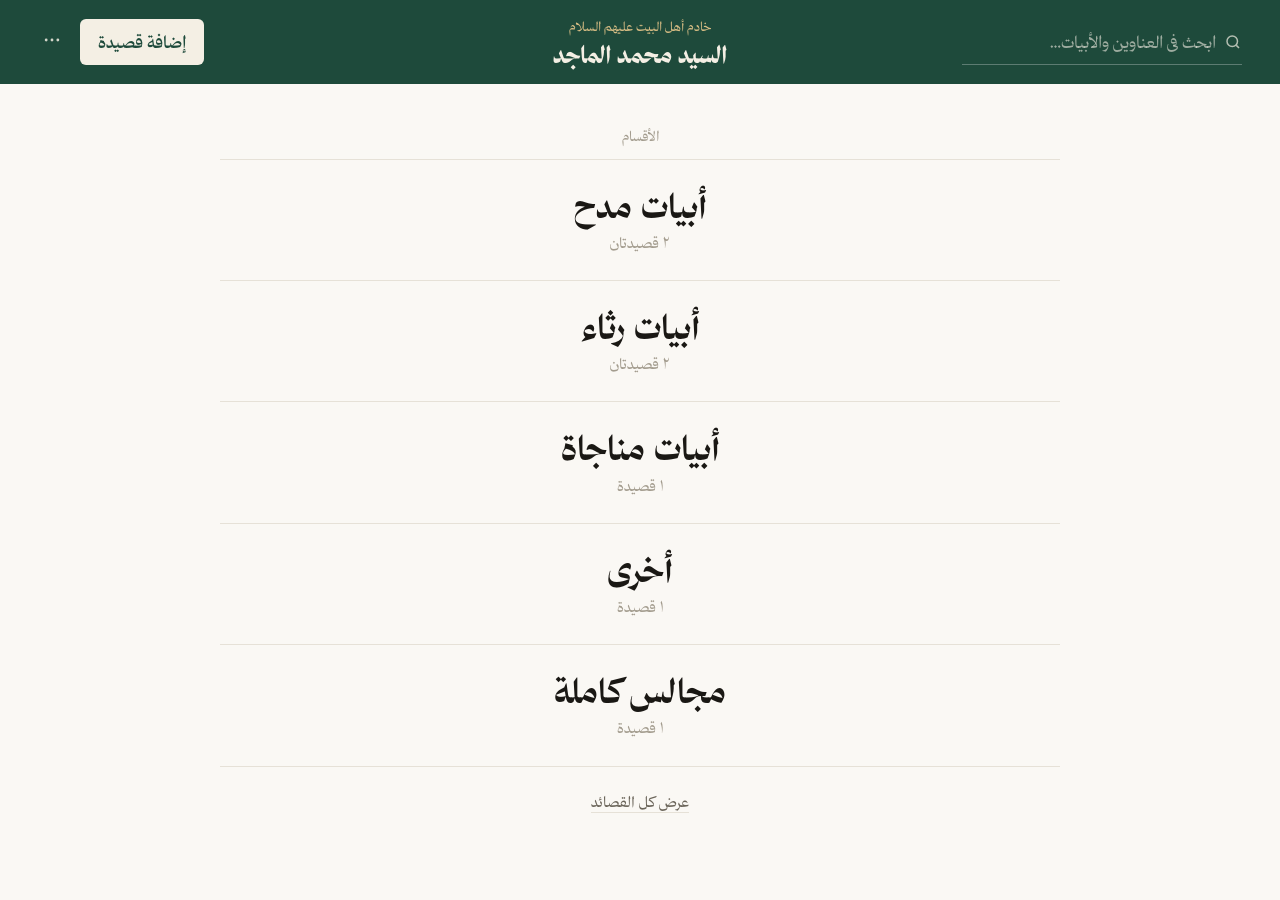
==== commit deea8940: "Home shows only main sections; per-section filters; optional categories; centered layout Co-Authored" ====
--- a/majed-dashboard/index.html
+++ b/majed-dashboard/index.html
@@ -34,10 +34,13 @@
 a{color:inherit;text-decoration:none}
 .sr{position:absolute;width:1px;height:1px;overflow:hidden;clip:rect(0 0 0 0)}
 
-.head{position:sticky;top:0;z-index:30;height:var(--hh);background:var(--head);color:var(--head-ink);display:flex;align-items:center;gap:24px;padding:0 clamp(16px,3vw,40px)}
-.head .brand{flex:1;min-width:0}
+.head{position:sticky;top:0;z-index:30;min-height:var(--hh);background:var(--head);color:var(--head-ink);display:grid;grid-template-columns:1fr auto 1fr;grid-template-areas:"s b e";align-items:center;gap:0 24px;padding:0 clamp(16px,3vw,40px)}
+.head .brand{grid-area:b;text-align:center;min-width:0}
+.head .search{grid-area:s;justify-self:start;width:100%;max-width:280px}
+.head .search-toggle{grid-area:t;justify-self:start}
+.h-end{grid-area:e;justify-self:end;display:flex;align-items:center;gap:14px}
 .head .brand small{color:var(--head-gold)}
-.app{display:grid;grid-template-columns:240px 1fr;min-height:calc(100vh - var(--hh))}
+.app{display:block;min-height:calc(100vh - var(--hh))}
 .scrim{display:none}
 .side{position:sticky;top:var(--hh);height:calc(100vh - var(--hh));background:var(--side);border-inline-end:1px solid var(--line);padding:32px 22px;display:flex;flex-direction:column;gap:28px;overflow:auto}
 .brand small{display:block;color:var(--gold);font-size:13px}
@@ -53,10 +56,32 @@
 .side-foot button{background:none;border:0;text-align:start;padding:4px 0;color:var(--ink-3);cursor:pointer}
 .side-foot button:hover{color:var(--ink)}
 
-main{padding:32px clamp(16px,4vw,56px) 70px;min-width:0}
+main{max-width:920px;margin:0 auto;padding:40px clamp(16px,4vw,40px) 80px;min-width:0}
+.more{position:relative}
+.more-btn{background:none;border:0;cursor:pointer;color:var(--head-ink);padding:4px;line-height:0;opacity:.85}
+.more-btn:hover{opacity:1}
+.more-menu{position:absolute;inset-inline-end:0;top:calc(100% + 10px);background:var(--bg);color:var(--ink);border:1px solid var(--line);border-radius:6px;padding:6px 0;min-width:200px;z-index:50;display:none;box-shadow:0 8px 24px rgba(0,0,0,.12)}
+.more-menu.on{display:block}
+.more-menu button{display:block;width:100%;text-align:start;background:none;border:0;padding:8px 16px;cursor:pointer;font-size:15px;color:var(--ink-2)}
+.more-menu button:hover{color:var(--ink);background:var(--side)}
+/* home: sections only */
+.home-label{color:var(--ink-3);font-size:14px;margin:0 0 10px;text-align:center}
+#view{text-align:center}
+.cats{list-style:none;margin:0;padding:0;border-top:1px solid var(--line)}
+.cats a{display:flex;flex-direction:column;align-items:center;gap:2px;padding:24px 2px;border-bottom:1px solid var(--line)}
+.cats .t{font-family:var(--display);font-weight:700;font-size:clamp(24px,4.5vw,34px);line-height:1.3;transition:color .15s}
+.cats .n{color:var(--ink-3);font-size:15px;white-space:nowrap}
+.cats .arr{display:none}
+.cats a:hover .t{color:var(--accent)}
+.all-link{display:inline-block;margin-top:22px;color:var(--ink-2);font-size:15px;text-decoration:underline;text-underline-offset:5px;text-decoration-color:var(--line)}
+.all-link:hover{color:var(--ink)}
+/* section page */
+.crumb{display:inline-block;color:var(--ink-3);font-size:14px;margin-bottom:10px}
+.crumb:hover{color:var(--ink)}
+.page-title{font-family:var(--display);font-weight:900;font-size:clamp(30px,6vw,44px);line-height:1.25;margin:0 0 6px}
 .top{display:flex;align-items:center;gap:16px;flex-wrap:wrap;margin-bottom:34px}
 .top h2{font-family:var(--display);font-weight:900;font-size:32px;margin:0;flex:1 1 auto}
-.search{position:relative;flex:0 1 300px}
+.search{position:relative}
 .search input{width:100%;padding:8px 26px 8px 0;border:0;border-bottom:1px solid rgba(255,255,255,.28);background:none;outline:none;color:var(--head-ink)}
 .search input::placeholder{color:rgba(244,239,228,.6)}
 .search input:focus{border-color:var(--head-ink)}
@@ -86,8 +111,8 @@
 .bar .fill{display:block;height:100%;background:var(--gold)}
 .bar .num{text-align:end;color:var(--ink-3)}
 
-.filters{display:flex;flex-wrap:wrap;gap:12px 34px;padding-bottom:18px;margin-bottom:18px;border-bottom:1px solid var(--line);font-size:15px}
-.fgroup{display:flex;flex-wrap:wrap;align-items:baseline;gap:4px 14px}
+.filters{display:flex;flex-direction:column;align-items:center;gap:10px;padding:20px 0 18px;margin-bottom:18px;border-bottom:1px solid var(--line);font-size:15px}
+.fgroup{display:flex;flex-wrap:wrap;justify-content:center;align-items:baseline;gap:4px 14px}
 .fgroup > span{color:var(--ink-3)}
 .chips{display:contents}
 .chip{background:none;border:0;padding:0;cursor:pointer;color:var(--ink-3)}
@@ -98,7 +123,7 @@
 .result-meta a{color:var(--ink-2);text-decoration:underline;text-underline-offset:4px}
 
 .grid{display:grid;grid-template-columns:repeat(auto-fill,minmax(280px,1fr));gap:0 40px}
-.card{padding:22px 0;border-top:1px solid var(--line);cursor:pointer;display:flex;flex-direction:column;gap:6px}
+.card{padding:22px 0;border-top:1px solid var(--line);cursor:pointer;display:flex;flex-direction:column;align-items:center;gap:6px;text-align:center}
 .card:focus-visible{outline:1px solid var(--ink);outline-offset:4px}
 .card .sec{font-size:13px;color:var(--gold)}
 .card h4{font-family:var(--display);font-weight:700;font-size:21px;line-height:1.4;margin:0;transition:color .15s}
@@ -110,7 +135,7 @@
 
 dialog{border:0;padding:0;background:transparent;max-width:min(820px,calc(100vw - 24px));width:100%;max-height:calc(100vh - 24px)}
 dialog::backdrop{background:rgba(15,12,8,.45)}
-.sheet{background:var(--bg);color:var(--ink);border-radius:8px;overflow:auto;max-height:calc(100vh - 24px)}
+.sheet{text-align:start;background:var(--bg);color:var(--ink);border-radius:8px;overflow:auto;max-height:calc(100vh - 24px)}
 .sheet-head{position:sticky;top:0;background:var(--bg);display:flex;align-items:flex-start;gap:12px;padding:26px 30px 16px;border-bottom:1px solid var(--line);z-index:1}
 .sheet-head .t{flex:1}
 .sheet-head h3{font-family:var(--display);font-weight:900;font-size:clamp(24px,4vw,32px);margin:0;line-height:1.35}
@@ -122,6 +147,11 @@
 .sheet-body{padding:24px 30px 30px}
 .meta-row{color:var(--ink-3);font-size:14px;margin-bottom:24px;display:flex;flex-wrap:wrap;align-items:center;justify-content:space-between;gap:10px 16px}
 .fs{display:inline-flex;align-items:center;gap:2px;margin-inline-start:auto}
+#reader .sheet-head .t{text-align:center}
+#reader .meta-row{justify-content:center}
+#reader .fs{margin-inline-start:0}
+#reader .notes{text-align:center}
+#reader .sheet-actions{justify-content:center}
 .fs button{background:none;border:0;cursor:pointer;color:var(--ink-2);padding:2px 8px;line-height:1.2;font-family:var(--display)}
 .fs button:hover{color:var(--ink)}
 .fs button:disabled{color:var(--line);cursor:default}
@@ -171,12 +201,14 @@
   .scrim.on{display:block}
   .top h2{font-size:26px}
   .side{top:0;height:100vh}
-  .head{--hh:58px;flex-wrap:wrap;gap:0 14px;padding-block:0;height:auto;min-height:58px}
+  .head{--hh:58px;grid-template-areas:"t b e" "q q q";gap:0 10px;min-height:58px}
   .head .brand{line-height:1.3}
   .head .brand small{font-size:10.5px}
   .head .brand h1{font-size:17px;margin:0}
   .head .search{display:none}
-  .head.searching .search{display:block;flex:1 1 100%;order:5;padding-bottom:12px}
+  main{padding-top:26px}
+  .cats a{padding:20px 2px}
+  .head.searching .search{display:block;grid-area:q;max-width:none;padding-bottom:12px}
   .icon-btn{display:inline-block}
   .btn.add{padding:4px 12px}
   .add-ic{display:inline}
@@ -212,7 +244,6 @@
 </head>
 <body>
 <header class="head">
-  <button class="menu-btn" id="menuBtn" aria-label="القائمة">☰</button>
   <a class="brand" href="#/">
     <small>خادم أهل البيت عليهم السلام</small>
     <h1>السيد محمد الماجد</h1>
@@ -223,25 +254,23 @@
     <svg width="18" height="18" viewBox="0 0 24 24" fill="none" stroke="currentColor" stroke-width="2"><circle cx="11" cy="11" r="7"/><path d="m20 20-3.5-3.5"/></svg>
   </label>
   <button class="icon-btn search-toggle" id="searchToggle" aria-label="بحث" aria-expanded="false"><svg width="20" height="20" viewBox="0 0 24 24" fill="none" stroke="currentColor" stroke-width="2"><circle cx="11" cy="11" r="7"/><path d="m20 20-3.5-3.5"/></svg></button>
+  <div class="h-end">
   <button class="btn add" id="addBtn" aria-label="إضافة قصيدة"><span class="add-ic">+</span><span class="add-t">إضافة قصيدة</span></button>
-</header>
-<div class="app">
-  <aside class="side" id="side">
-    <nav class="nav" id="nav" aria-label="الأقسام"></nav>
-    <div class="side-foot">
+  <div class="more">
+    <button class="more-btn" id="moreBtn" aria-label="المزيد" aria-expanded="false"><svg width="20" height="20" viewBox="0 0 24 24" fill="currentColor"><circle cx="5" cy="12" r="1.7"/><circle cx="12" cy="12" r="1.7"/><circle cx="19" cy="12" r="1.7"/></svg></button>
+    <div class="more-menu" id="moreMenu">
       <button type="button" id="exportBtn">تصدير البيانات</button>
       <button type="button" id="importBtn">استيراد ملف</button>
       <button type="button" id="resetBtn">استعادة البيانات الأصلية</button>
       <button type="button" id="themeBtn">تبديل المظهر</button>
-      <input type="file" id="importFile" accept=".json,.js,application/json,text/javascript" hidden>
     </div>
-  </aside>
-  <div class="scrim" id="scrim"></div>
+    <input type="file" id="importFile" accept=".json,.js,application/json,text/javascript" hidden>
+  </div>
+  </div>
+</header>
+<div class="app">
 
   <main>
-    <div class="top">
-      <h2 id="viewTitle">نظرة عامة</h2>
-    </div>
     <div id="view"></div>
   </main>
 </div>
@@ -283,7 +312,7 @@
   "مسلم بن عقيل (ع)", "عامة"
 ];
 const num = n => Number(n).toLocaleString("ar-EG");
-const label = (list, id) => (list.find(x => x.id === id) || {}).label || id || "—";
+const label = (list, id) => (list.find(x => x.id === id) || {}).label || id || "";
 
 /* ===== storage ===== */
 const KEY = "majed-diwan-v1";
@@ -329,17 +358,6 @@
   });
 }
 
-/* ===== nav ===== */
-function renderNav(){
-  const count = id => poems.filter(p => p.section === id).length;
-  const item = (id, text, n) =>
-    `<a href="#/${id}" ${state.view === id ? 'aria-current="page"' : ""}><span>${text}</span>${n != null ? `<span class="n">${num(n)}</span>` : ""}</a>`;
-  $("#nav").innerHTML =
-    item("home", "نظرة عامة") +
-    item("all", "كل القصائد", poems.length) +
-    '<div class="sep"></div>' +
-    SECTIONS.map(s => item(s.id, s.label, count(s.id))).join("");
-}
 
 /* ===== views ===== */
 function excerpt(p){
@@ -349,7 +367,7 @@
 function card(p){
   const tags = [...(p.persona || []), label(DIALECTS, p.dialect), label(FORMS, p.form)].filter(Boolean).map(esc).join("  ·  ");
   return `<article class="card" tabindex="0" data-id="${esc(p.id)}">
-    <div class="sec">${esc(label(SECTIONS, p.section))}${p.occasion ? " · " + esc(p.occasion) : ""}</div>
+    <div class="sec">${[state.view === p.section ? "" : label(SECTIONS, p.section), p.occasion].filter(Boolean).map(esc).join(" · ")}</div>
     <h4>${esc(p.title)}</h4>
     <div class="excerpt">${excerpt(p)}</div>
     <div class="foot">${tags}${mediaOf(p).length ? '  ·  <span class="m">إلقاء ▸</span>' : ""}</div>
@@ -361,63 +379,54 @@
     list.map(x => `<button class="chip" data-f="${name}" data-v="${esc(x.id)}" aria-pressed="${state[name] === x.id}">${esc(x.label)}</button>`).join("") +
     `</div>`;
 }
+function scope(){
+  return poems.filter(p => state.view === "home" || state.view === "all" || p.section === state.view);
+}
 function filtersBar(){
-  const used = new Set(poems.flatMap(p => p.persona || []));
-  const personas = allPersonas().filter(x => used.has(x));
-  return `<div class="filters">
-    <div class="fgroup"><span>اللهجة</span>${chips("dialect", DIALECTS)}</div>
-    <div class="fgroup"><span>النوع</span>${chips("form", FORMS)}</div>
-    <div class="fgroup"><span>الشخصية</span>
-      <select id="personaSel"><option value="">الكل</option>${personas.map(x => `<option ${state.persona === x ? "selected" : ""}>${esc(x)}</option>`).join("")}</select>
-    </div>
-    <div class="fgroup"><span>الإلقاء</span>
-      <button class="chip" id="mediaChip" aria-pressed="${state.hasMedia}">فيه تسجيل فقط</button>
-    </div>
-  </div>`;
+  const pool = scope();
+  const has = (key, id) => pool.some(p => p[key] === id);
+  const dialects = DIALECTS.filter(x => has("dialect", x.id));
+  const forms = FORMS.filter(x => has("form", x.id));
+  const used = new Set(pool.flatMap(p => p.persona || []));
+  const personas = allPersonas().filter(x => used.has(x)).map(x => ({ id: x, label: x }));
+  const withMedia = pool.some(p => mediaOf(p).length);
+  const rows = [];
+  if (dialects.length) rows.push(`<div class="fgroup"><span>اللهجة</span>${chips("dialect", dialects)}</div>`);
+  if (personas.length) rows.push(`<div class="fgroup"><span>الشخصية</span>${chips("persona", personas)}</div>`);
+  if (forms.length) rows.push(`<div class="fgroup"><span>النوع</span>${chips("form", forms)}</div>`);
+  if (withMedia) rows.push(`<div class="fgroup"><span>الإلقاء</span><button class="chip" id="mediaChip" aria-pressed="${state.hasMedia}">فيه تسجيل فقط</button></div>`);
+  return rows.length ? `<div class="filters">${rows.join("")}</div>` : "";
 }
 function listView(){
   const items = filtered();
+  const total = scope().length;
   const active = state.dialect || state.form || state.persona || state.hasMedia || state.q;
-  return filtersBar() +
-    `<div class="result-meta">${num(items.length)} ${items.length === 1 ? "قصيدة" : "قصائد"}${active ? ' · <a href="#" id="clearF">مسح التصفية</a>' : ""}</div>` +
+  const title = state.q && state.view === "home" ? "نتائج البحث" : state.view === "all" || state.view === "home" ? "كل القصائد" : label(SECTIONS, state.view);
+  const count = n => `${num(n)} ${n === 1 ? "قصيدة" : "قصائد"}`;
+  return `<a class="crumb" href="#/">→ الأقسام</a>
+    <h2 class="page-title">${esc(title)}</h2>
+    ${total && !state.q ? filtersBar() : ""}
+    <div class="result-meta">${active ? `${count(items.length)} من ${num(total)} · <a href="#" id="clearF">مسح التصفية</a>` : count(items.length)}</div>` +
     (items.length
       ? `<div class="grid">${items.map(card).join("")}</div>`
-      : `<div class="empty">لا توجد قصائد مطابقة.<br><button class="link" data-add>أضف قصيدة</button></div>`);
-}
-function bars(title, rows, filterKey){
-  const max = Math.max(1, ...rows.map(r => r.n));
-  return `<div class="panel"><h3>${title}</h3>${rows.map(r =>
-    `<div class="bar" data-jump="${filterKey}" data-v="${esc(r.id)}"><span class="lbl">${esc(r.label)}</span><span class="track"><span class="fill" style="width:${(r.n / max) * 100}%"></span></span><span class="num">${num(r.n)}</span></div>`
-  ).join("") || '<div class="hint">لا بيانات بعد</div>'}</div>`;
+      : `<div class="empty">${total ? "لا توجد قصائد مطابقة." : "لا توجد قصائد في هذا القسم بعد."}<br><button class="link" data-add>أضف قصيدة</button></div>`);
 }
 function homeView(){
   if (state.q) return listView();
-  const by = (key, list) => list.map(x => ({ id: x.id, label: x.label, n: poems.filter(p => p[key] === x.id).length }));
-  const personaRows = allPersonas()
-    .map(x => ({ id: x, label: x, n: poems.filter(p => (p.persona || []).includes(x)).length }))
-    .filter(r => r.n).sort((a, b) => b.n - a.n).slice(0, 10);
-  const withMedia = poems.filter(p => mediaOf(p).length).length;
-  const recent = poems.slice(-6).reverse();
-  return `<div class="stats">
-      <a class="stat total" href="#/all"><div class="k">مجموع القصائد</div><div class="v">${num(poems.length)}</div></a>
-      ${SECTIONS.map(s => `<a class="stat" href="#/${s.id}"><div class="k">${s.label}</div><div class="v">${num(poems.filter(p => p.section === s.id).length)}</div></a>`).join("")}
-      ${withMedia ? `<a class="stat" href="#/all" data-media><div class="k">مع إلقاء مسجّل</div><div class="v">${num(withMedia)}</div></a>` : ""}
-    </div>
-    <div class="panels">
-      ${bars("حسب اللهجة", by("dialect", DIALECTS), "dialect")}
-      ${bars("حسب النوع", by("form", FORMS), "form")}
-      ${bars("حسب الشخصية", personaRows, "persona")}
-    </div>
-    <h3 class="section-title">أُضيف مؤخراً</h3>
-    ${recent.length ? `<div class="grid">${recent.map(card).join("")}</div>` : `<div class="empty">لا توجد قصائد بعد.</div>`}`;
+  return `<p class="home-label">الأقسام</p>
+    <ul class="cats">
+      ${SECTIONS.map(s => {
+        const n = poems.filter(p => p.section === s.id).length;
+        return `<li><a href="#/${s.id}"><span class="t">${s.label}</span><span class="n">${n ? num(n) + (n === 1 ? " قصيدة" : n === 2 ? " قصيدتان" : n <= 10 ? " قصائد" : " قصيدة") : "—"}</span><span class="arr">←</span></a></li>`;
+      }).join("")}
+    </ul>
+    <a class="all-link" href="#/all">عرض كل القصائد</a>`;
 }
 
 function render(){
-  renderNav();
-  const title = state.view === "home" ? (state.q ? "نتائج البحث" : "نظرة عامة")
+  const title = state.view === "home" ? (state.q ? "نتائج البحث" : "")
               : state.view === "all" ? "كل القصائد" : label(SECTIONS, state.view);
-  $("#viewTitle").textContent = title;
-  document.title = (state.view === "home" ? "" : title + " · ") + "ديوان السيد محمد الماجد";
+  document.title = (title ? title + " · " : "") + "ديوان السيد محمد الماجد";
   $("#view").innerHTML = state.view === "home" ? homeView() : listView();
 }
 
@@ -484,7 +493,7 @@
 function openEditor(id){
   const p = poems.find(x => x.id === id) || {
     id: "", title: "", section: SECTIONS.some(s => s.id === state.view) ? state.view : "madh",
-    dialect: "fusha", persona: [], form: "amudi", occasion: "", year: "", verses: "", media: [], notes: ""
+    dialect: "", persona: [], form: "", occasion: "", year: "", verses: "", media: [], notes: ""
   };
   const opts = (list, v) => list.map(x => `<option value="${x.id}" ${x.id === v ? "selected" : ""}>${x.label}</option>`).join("");
   $("#editorSheet").innerHTML = `
@@ -492,10 +501,10 @@
     <form class="sheet-body form" id="poemForm" data-id="${esc(p.id)}">
       <div class="field full"><label for="f-title">العنوان</label><input id="f-title" name="title" required value="${esc(p.title)}"></div>
       <div class="field"><label for="f-section">القسم</label><select id="f-section" name="section">${opts(SECTIONS, p.section)}</select></div>
-      <div class="field"><label for="f-dialect">اللهجة</label><select id="f-dialect" name="dialect">${opts(DIALECTS, p.dialect)}</select></div>
-      <div class="field"><label for="f-form">النوع</label><select id="f-form" name="form">${opts(FORMS, p.form)}</select></div>
-      <div class="field"><label for="f-occ">المناسبة</label><input id="f-occ" name="occasion" value="${esc(p.occasion)}"></div>
-      <div class="field full"><span class="lab">الشخصية</span>
+      <div class="field"><label for="f-dialect">اللهجة <span class="hint">(اختياري)</span></label><select id="f-dialect" name="dialect"><option value="">بدون</option>${opts(DIALECTS, p.dialect)}</select></div>
+      <div class="field"><label for="f-form">النوع <span class="hint">(اختياري)</span></label><select id="f-form" name="form"><option value="">بدون</option>${opts(FORMS, p.form)}</select></div>
+      <div class="field"><label for="f-occ">المناسبة <span class="hint">(اختياري)</span></label><input id="f-occ" name="occasion" value="${esc(p.occasion)}"></div>
+      <div class="field full"><span class="lab">الشخصية <span class="hint">(اختياري — اختر واحدة أو أكثر، أو اتركها)</span></span>
         <div class="persona-pick">${allPersonas().map(x => `<label><input type="checkbox" name="persona" value="${esc(x)}" ${(p.persona || []).includes(x) ? "checked" : ""}>${esc(x)}</label>`).join("")}</div>
         <input name="personaExtra" placeholder="شخصية أخرى غير موجودة؟ اكتبها هنا (افصل بفاصلة)">
       </div>
@@ -503,7 +512,7 @@
         <textarea id="f-verses" name="verses" required>${esc(p.verses)}</textarea>
         <span class="hint">كل بيت في سطر. افصل بين الشطرين بالرمز | — ولعناوين أجزاء المجلس اكتب السطر هكذا: — المقدمة —</span>
       </div>
-      <div class="field full"><span class="lab">روابط الإلقاء (إن وُجدت)</span>
+      <div class="field full"><span class="lab">روابط الإلقاء <span class="hint">(اختياري)</span></span>
         <div class="media-rows" id="mediaRows">${(p.media && p.media.length ? p.media : [undefined]).map(mediaRow).join("")}</div>
         <div><button type="button" class="link" id="addRow" style="font-size:14px">رابط آخر</button></div>
         <span class="hint">روابط يوتيوب تُعرض داخل الصفحة، وروابط ملفات الصوت (mp3) تُشغَّل مباشرة، وغيرها يظهر كزر.</span>
@@ -523,7 +532,7 @@
   const types = fd.getAll("mtype"), urls = fd.getAll("murl"), labels = fd.getAll("mlabel");
   const media = urls.map((u, i) => ({ type: types[i], url: String(u).trim(), label: String(labels[i]).trim() })).filter(m => m.url);
   const data = {
-    title: String(fd.get("title")).trim(), section: fd.get("section"), dialect: fd.get("dialect"), form: fd.get("form"),
+    title: String(fd.get("title")).trim(), section: fd.get("section"), dialect: fd.get("dialect") || "", form: fd.get("form") || "",
     occasion: String(fd.get("occasion")).trim(), year: String(fd.get("year")).trim(), notes: String(fd.get("notes")).trim(),
     verses: String(fd.get("verses")).replace(/\r/g, "").trim(), persona: [...new Set(persona)], media
   };
@@ -715,9 +724,7 @@
   const chip = t.closest(".chip[data-f]"); if (chip) { state[chip.dataset.f] = chip.dataset.v; return render(); }
   if (t.closest("#mediaChip")) { state.hasMedia = !state.hasMedia; return render(); }
   if (t.closest("#clearF")) { e.preventDefault(); Object.assign(state, { dialect: "", form: "", persona: "", hasMedia: false, q: "" }); $("#q").value = ""; return render(); }
-  const bar = t.closest("[data-jump]");
-  if (bar) { Object.assign(state, { dialect: "", form: "", persona: "", hasMedia: false }); state[bar.dataset.jump] = bar.dataset.v; location.hash = "#/all"; return render(); }
-  if (t.closest("a[data-media]")) { Object.assign(state, { dialect: "", form: "", persona: "" }); state.hasMedia = true; }
+  if (!t.closest(".more")) setMore(false);
   if (t.closest("[data-add]")) return openEditor();
   const pdfB = t.closest("[data-pdf]"); if (pdfB) return downloadPoem(pdfB.dataset.pdf, "pdf");
   const docB = t.closest("[data-docx]"); if (docB) return downloadPoem(docB.dataset.docx, "docx");
@@ -730,13 +737,9 @@
   if (del && confirm("حذف هذه القصيدة نهائياً؟")) { poems = poems.filter(p => p.id !== del.dataset.del); save(); $("#reader").close(); render(); toast("تم الحذف"); return; }
   if (t.closest("#addRow")) { $("#mediaRows").insertAdjacentHTML("beforeend", mediaRow()); return; }
   const rm = t.closest("[data-rmrow]"); if (rm) { const rows = $("#mediaRows"); rm.parentElement.remove(); if (!rows.children.length) rows.insertAdjacentHTML("beforeend", mediaRow()); return; }
-  if (t.closest(".nav a")) closeMenu();
 });
 document.addEventListener("keydown", e => {
   if ((e.key === "Enter" || e.key === " ") && e.target.classList?.contains("card")) { e.preventDefault(); openReader(e.target.dataset.id); }
-});
-document.addEventListener("change", e => {
-  if (e.target.id === "personaSel") { state.persona = e.target.value; render(); }
 });
 document.addEventListener("submit", e => { if (e.target.id === "poemForm") { e.preventDefault(); submitForm(e.target); } });
 
@@ -773,14 +776,16 @@
   root.dataset.theme = dark ? "light" : "dark"; store.set("majed-theme", root.dataset.theme);
 };
 
-const side = $("#side"), scrim = $("#scrim");
-function closeMenu(){ side.classList.remove("open"); scrim.classList.remove("on"); }
-$("#menuBtn").onclick = () => { side.classList.add("open"); scrim.classList.add("on"); };
-scrim.onclick = closeMenu;
+const moreMenu = $("#moreMenu"), moreBtn = $("#moreBtn");
+function setMore(on){ moreMenu.classList.toggle("on", on); moreBtn.setAttribute("aria-expanded", on); }
+moreBtn.onclick = () => setMore(!moreMenu.classList.contains("on"));
+moreMenu.addEventListener("click", e => { if (e.target.closest("button")) setMore(false); });
 
 function route(){
   const v = location.hash.replace(/^#\/?/, "") || "home";
-  state.view = ["home", "all", ...SECTIONS.map(s => s.id)].includes(v) ? v : "home";
+  const next = ["home", "all", ...SECTIONS.map(s => s.id)].includes(v) ? v : "home";
+  if (next !== state.view) Object.assign(state, { dialect: "", form: "", persona: "", hasMedia: false });
+  state.view = next;
   render(); window.scrollTo(0, 0);
 }
 addEventListener("hashchange", route);
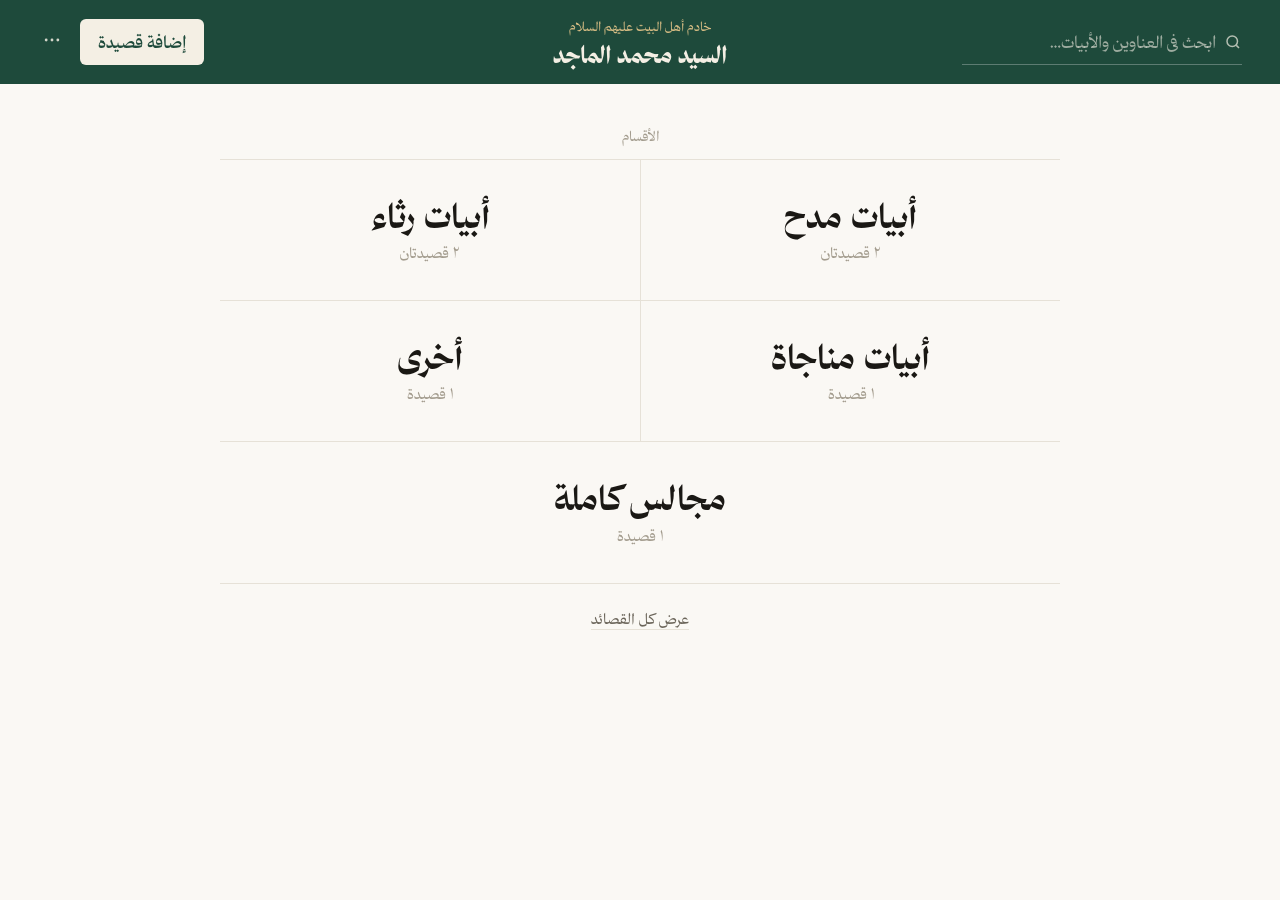
==== commit d9a1c034: "Home sections in two columns Co-Authored-By: Claude Opus 5.5 <noreply@anthropic.com> Claude-Session:" ====
--- a/majed-dashboard/index.html
+++ b/majed-dashboard/index.html
@@ -67,8 +67,11 @@
 /* home: sections only */
 .home-label{color:var(--ink-3);font-size:14px;margin:0 0 10px;text-align:center}
 #view{text-align:center}
-.cats{list-style:none;margin:0;padding:0;border-top:1px solid var(--line)}
-.cats a{display:flex;flex-direction:column;align-items:center;gap:2px;padding:24px 2px;border-bottom:1px solid var(--line)}
+.cats{list-style:none;margin:0;padding:0;border-top:1px solid var(--line);display:grid;grid-template-columns:1fr 1fr}
+.cats li{border-bottom:1px solid var(--line)}
+.cats li:nth-child(odd){border-inline-end:1px solid var(--line)}
+.cats li:last-child:nth-child(odd){grid-column:1/-1;border-inline-end:0}
+.cats a{display:flex;flex-direction:column;align-items:center;justify-content:center;gap:2px;padding:34px 10px;height:100%}
 .cats .t{font-family:var(--display);font-weight:700;font-size:clamp(24px,4.5vw,34px);line-height:1.3;transition:color .15s}
 .cats .n{color:var(--ink-3);font-size:15px;white-space:nowrap}
 .cats .arr{display:none}
@@ -129,8 +132,17 @@
 .card h4{font-family:var(--display);font-weight:700;font-size:21px;line-height:1.4;margin:0;transition:color .15s}
 .card:hover h4{color:var(--accent)}
 .card .excerpt{color:var(--ink-2);font-size:16px;display:-webkit-box;-webkit-line-clamp:2;-webkit-box-orient:vertical;overflow:hidden}
-.card .foot{font-size:13px;color:var(--ink-3)}
-.card .foot .m{color:var(--accent)}
+.specs{display:flex;flex-wrap:wrap;justify-content:center;gap:2px 16px;font-size:13.5px;margin-top:2px}
+.spec{color:var(--ink-2)}
+.spec-k{color:var(--ink-3)}
+.spec.m{color:var(--accent)}
+.spec-v{background:none;border:0;padding:0;font:inherit;color:var(--ink-2);cursor:pointer;text-decoration:underline;text-decoration-color:var(--line);text-underline-offset:4px}
+.spec-v:hover{color:var(--accent);text-decoration-color:currentColor}
+.specs-r{font-size:14px;margin:0}
+.chip .c{font-size:12px;color:var(--ink-3);opacity:.8}
+.chip:disabled{opacity:.35;cursor:default}
+.chip:disabled:hover{color:var(--ink-3)}
+.active-f{color:var(--ink)}
 .empty{padding:60px 0;text-align:center;color:var(--ink-3)}
 
 dialog{border:0;padding:0;background:transparent;max-width:min(820px,calc(100vw - 24px));width:100%;max-height:calc(100vh - 24px)}
@@ -207,7 +219,9 @@
   .head .brand h1{font-size:17px;margin:0}
   .head .search{display:none}
   main{padding-top:26px}
-  .cats a{padding:20px 2px}
+  .cats a{padding:24px 6px}
+  .cats .t{font-size:21px}
+  .cats .n{font-size:13px}
   .head.searching .search{display:block;grid-area:q;max-width:none;padding-bottom:12px}
   .icon-btn{display:inline-block}
   .btn.add{padding:4px 12px}
@@ -345,18 +359,17 @@
 }
 
 /* ===== filtering ===== */
-function filtered(){
+function matches(p, skip){
+  if (state.view !== "home" && state.view !== "all" && p.section !== state.view) return false;
+  if (skip !== "dialect" && state.dialect && p.dialect !== state.dialect) return false;
+  if (skip !== "form" && state.form && p.form !== state.form) return false;
+  if (skip !== "persona" && state.persona && !(p.persona || []).includes(state.persona)) return false;
+  if (skip !== "hasMedia" && state.hasMedia && !mediaOf(p).length) return false;
   const q = norm(state.q.trim());
-  return poems.filter(p => {
-    if (state.view !== "home" && state.view !== "all" && p.section !== state.view) return false;
-    if (state.dialect && p.dialect !== state.dialect) return false;
-    if (state.form && p.form !== state.form) return false;
-    if (state.persona && !(p.persona || []).includes(state.persona)) return false;
-    if (state.hasMedia && !mediaOf(p).length) return false;
-    if (q && !norm([p.title, p.verses, p.occasion, (p.persona||[]).join(" ")].join(" ")).includes(q)) return false;
-    return true;
-  });
-}
+  if (q && !norm([p.title, p.verses, p.occasion, (p.persona||[]).join(" ")].join(" ")).includes(q)) return false;
+  return true;
+}
+function filtered(){ return poems.filter(p => matches(p)); }
 
 
 /* ===== views ===== */
@@ -364,19 +377,30 @@
   const lines = String(p.verses || "").split("\n").map(l => l.trim()).filter(l => l && !/^—.*—$/.test(l));
   return lines.slice(0, 2).map(l => esc(l.replace(/\s*\|\s*/, "  ·  "))).join("<br>");
 }
+function specs(p, cls){
+  const v = (f, id, text) => `<button class="spec-v" data-f="${f}" data-v="${esc(id)}" title="عرض كل ما يطابق">${esc(text)}</button>`;
+  const rows = [];
+  if (p.dialect) rows.push(`<span class="spec"><span class="spec-k">اللهجة</span> ${v("dialect", p.dialect, label(DIALECTS, p.dialect))}</span>`);
+  if ((p.persona || []).length) rows.push(`<span class="spec"><span class="spec-k">الشخصية</span> ${p.persona.map(x => v("persona", x, x)).join("، ")}</span>`);
+  if (p.form) rows.push(`<span class="spec"><span class="spec-k">النوع</span> ${v("form", p.form, label(FORMS, p.form))}</span>`);
+  if (mediaOf(p).length) rows.push(`<span class="spec m">فيه إلقاء ▸</span>`);
+  return rows.length ? `<div class="${cls}">${rows.join("")}</div>` : "";
+}
 function card(p){
-  const tags = [...(p.persona || []), label(DIALECTS, p.dialect), label(FORMS, p.form)].filter(Boolean).map(esc).join("  ·  ");
   return `<article class="card" tabindex="0" data-id="${esc(p.id)}">
     <div class="sec">${[state.view === p.section ? "" : label(SECTIONS, p.section), p.occasion].filter(Boolean).map(esc).join(" · ")}</div>
     <h4>${esc(p.title)}</h4>
     <div class="excerpt">${excerpt(p)}</div>
-    <div class="foot">${tags}${mediaOf(p).length ? '  ·  <span class="m">إلقاء ▸</span>' : ""}</div>
+    ${specs(p, "specs")}
   </article>`;
 }
 function chips(name, list){
+  const base = poems.filter(p => matches(p, name));
+  const cnt = id => base.filter(p => name === "persona" ? (p.persona || []).includes(id) : p[name] === id).length;
   return `<div class="chips">` +
     `<button class="chip" data-f="${name}" data-v="" aria-pressed="${!state[name]}">الكل</button>` +
-    list.map(x => `<button class="chip" data-f="${name}" data-v="${esc(x.id)}" aria-pressed="${state[name] === x.id}">${esc(x.label)}</button>`).join("") +
+    list.map(x => { const n = cnt(x.id); const on = state[name] === x.id;
+      return `<button class="chip" data-f="${name}" data-v="${esc(x.id)}" aria-pressed="${on}" ${!n && !on ? "disabled" : ""}>${esc(x.label)}${n ? ` <span class="c">${num(n)}</span>` : ""}</button>`; }).join("") +
     `</div>`;
 }
 function scope(){
@@ -397,6 +421,10 @@
   if (withMedia) rows.push(`<div class="fgroup"><span>الإلقاء</span><button class="chip" id="mediaChip" aria-pressed="${state.hasMedia}">فيه تسجيل فقط</button></div>`);
   return rows.length ? `<div class="filters">${rows.join("")}</div>` : "";
 }
+function activeSummary(){
+  const bits = [state.dialect && label(DIALECTS, state.dialect), state.persona, state.form && label(FORMS, state.form), state.hasMedia && "فيه إلقاء"].filter(Boolean);
+  return bits.length ? `<span class="active-f">${bits.map(esc).join(" + ")}</span> · ` : "";
+}
 function listView(){
   const items = filtered();
   const total = scope().length;
@@ -406,7 +434,7 @@
   return `<a class="crumb" href="#/">→ الأقسام</a>
     <h2 class="page-title">${esc(title)}</h2>
     ${total && !state.q ? filtersBar() : ""}
-    <div class="result-meta">${active ? `${count(items.length)} من ${num(total)} · <a href="#" id="clearF">مسح التصفية</a>` : count(items.length)}</div>` +
+    <div class="result-meta">${active ? `${activeSummary()}${count(items.length)} من ${num(total)} · <a href="#" id="clearF">مسح التصفية</a>` : count(items.length)}</div>` +
     (items.length
       ? `<div class="grid">${items.map(card).join("")}</div>`
       : `<div class="empty">${total ? "لا توجد قصائد مطابقة." : "لا توجد قصائد في هذا القسم بعد."}<br><button class="link" data-add>أضف قصيدة</button></div>`);
@@ -465,7 +493,7 @@
       <button class="x" data-close aria-label="رجوع"><span class="xi">×</span><span class="back">→ رجوع</span></button>
     </div>
     <div class="sheet-body">
-      <div class="meta-row"><span>${[...(p.persona || []), label(DIALECTS, p.dialect), label(FORMS, p.form)].filter(Boolean).map(esc).join("  ·  ")}</span>
+      <div class="meta-row">${specs(p, "specs specs-r")}
         <span class="fs" role="group" aria-label="حجم الخط"><button class="s" data-fs="-1" aria-label="تصغير الخط">أ−</button><span class="sep"></span><button class="l" data-fs="1" aria-label="تكبير الخط">أ+</button></span></div>
       <div class="poem">${poemHTML(p.verses)}</div>
       ${p.notes ? `<div class="notes">${esc(p.notes)}</div>` : ""}
@@ -720,6 +748,14 @@
 /* ===== events ===== */
 document.addEventListener("click", e => {
   const t = e.target;
+  const sv = t.closest(".spec-v");
+  if (sv) {
+    e.stopPropagation();
+    if ($("#reader").open) $("#reader").close();
+    state[sv.dataset.f] = sv.dataset.v; state.q = ""; $("#q").value = "";
+    if (state.view === "home") { keepFilters = true; location.hash = "#/all"; }
+    render(); window.scrollTo({ top: 0, behavior: "smooth" }); return;
+  }
   const cardEl = t.closest(".card"); if (cardEl) return openReader(cardEl.dataset.id);
   const chip = t.closest(".chip[data-f]"); if (chip) { state[chip.dataset.f] = chip.dataset.v; return render(); }
   if (t.closest("#mediaChip")) { state.hasMedia = !state.hasMedia; return render(); }
@@ -781,11 +817,12 @@
 moreBtn.onclick = () => setMore(!moreMenu.classList.contains("on"));
 moreMenu.addEventListener("click", e => { if (e.target.closest("button")) setMore(false); });
 
+let keepFilters = false;
 function route(){
   const v = location.hash.replace(/^#\/?/, "") || "home";
   const next = ["home", "all", ...SECTIONS.map(s => s.id)].includes(v) ? v : "home";
-  if (next !== state.view) Object.assign(state, { dialect: "", form: "", persona: "", hasMedia: false });
-  state.view = next;
+  if (next !== state.view && !keepFilters) Object.assign(state, { dialect: "", form: "", persona: "", hasMedia: false });
+  state.view = next; keepFilters = false;
   render(); window.scrollTo(0, 0);
 }
 addEventListener("hashchange", route);
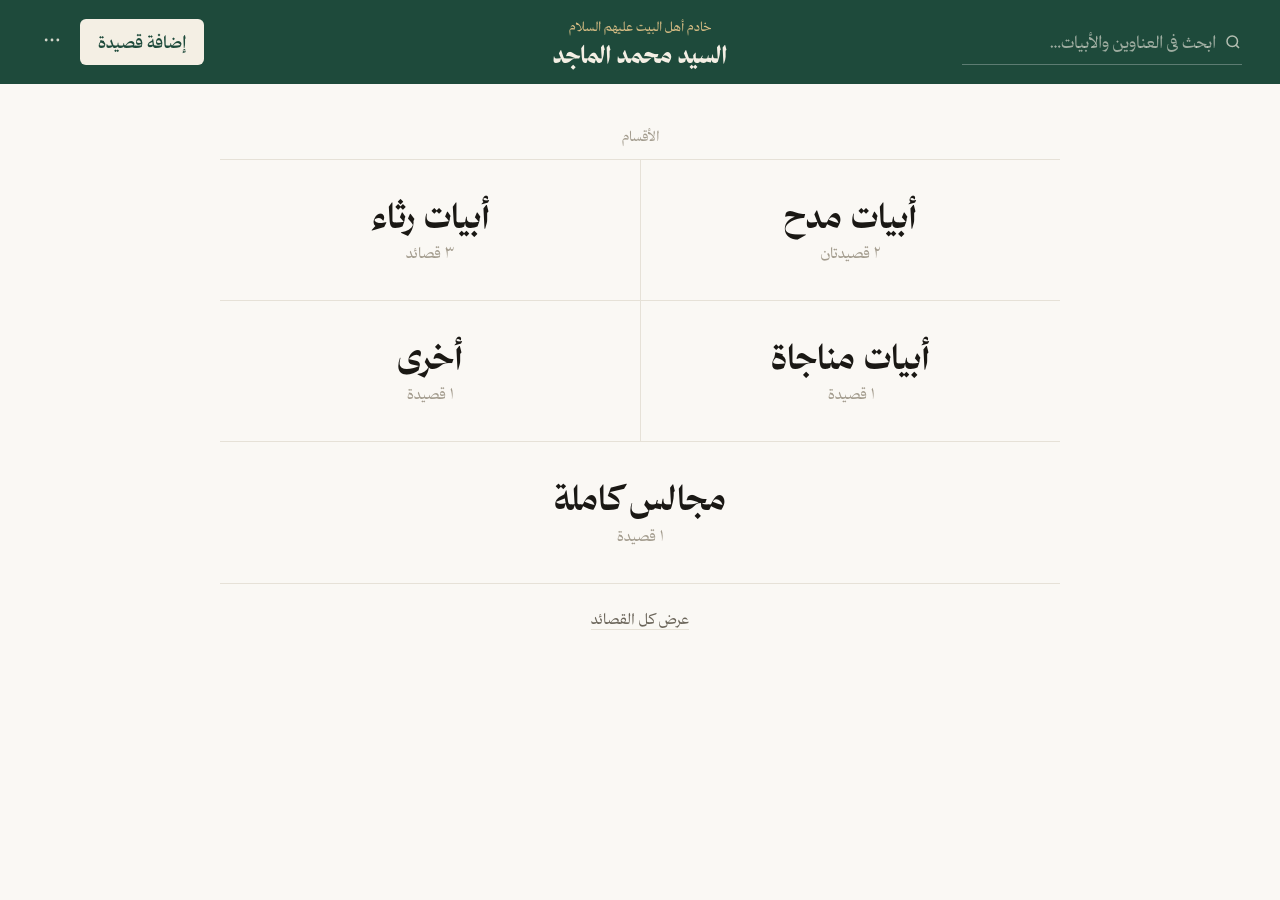
==== commit f45665b9: "Add abudhiya poem يا سيد الكونين; add أبوذية form; merge new seed poems into saved copies Co-Authore" ====
--- a/majed-dashboard/index.html
+++ b/majed-dashboard/index.html
@@ -79,7 +79,7 @@
 .all-link{display:inline-block;margin-top:22px;color:var(--ink-2);font-size:15px;text-decoration:underline;text-underline-offset:5px;text-decoration-color:var(--line)}
 .all-link:hover{color:var(--ink)}
 /* section page */
-.crumb{display:inline-block;color:var(--ink-3);font-size:14px;margin-bottom:10px}
+.crumb{display:table;margin-inline-end:auto;text-align:start;color:var(--ink-3);font-size:14px;margin-bottom:10px}
 .crumb:hover{color:var(--ink)}
 .page-title{font-family:var(--display);font-weight:900;font-size:clamp(30px,6vw,44px);line-height:1.25;margin:0 0 6px}
 .top{display:flex;align-items:center;gap:16px;flex-wrap:wrap;margin-bottom:34px}
@@ -116,7 +116,7 @@
 
 .filters{display:flex;flex-direction:column;align-items:center;gap:10px;padding:20px 0 18px;margin-bottom:18px;border-bottom:1px solid var(--line);font-size:15px}
 .fgroup{display:flex;flex-wrap:wrap;justify-content:center;align-items:baseline;gap:4px 14px}
-.fgroup > span{color:var(--ink-3)}
+.fgroup > span{color:var(--gold);font-weight:700;margin-inline-end:4px}
 .chips{display:contents}
 .chip{background:none;border:0;padding:0;cursor:pointer;color:var(--ink-3)}
 .chip:hover{color:var(--ink)}
@@ -134,7 +134,7 @@
 .card .excerpt{color:var(--ink-2);font-size:16px;display:-webkit-box;-webkit-line-clamp:2;-webkit-box-orient:vertical;overflow:hidden}
 .specs{display:flex;flex-wrap:wrap;justify-content:center;gap:2px 16px;font-size:13.5px;margin-top:2px}
 .spec{color:var(--ink-2)}
-.spec-k{color:var(--ink-3)}
+.spec-k{color:var(--gold)}
 .spec.m{color:var(--accent)}
 .spec-v{background:none;border:0;padding:0;font:inherit;color:var(--ink-2);cursor:pointer;text-decoration:underline;text-decoration-color:var(--line);text-underline-offset:4px}
 .spec-v:hover{color:var(--accent);text-decoration-color:currentColor}
@@ -315,6 +315,7 @@
   { id: "majarid", label: "مجاريد" },
   { id: "faizi",   label: "فايزي" },
   { id: "hur",     label: "حر" },
+  { id: "abudhiya", label: "أبوذية" },
   { id: "other",   label: "أخرى" }
 ];
 const PERSONAS = [
@@ -338,6 +339,9 @@
 const seed = () => JSON.parse(JSON.stringify(window.POEMS_SEED || []));
 let poems;
 try { poems = JSON.parse(store.get(KEY)) || seed(); } catch { poems = seed(); }
+// poems added to data.js later still appear for viewers who have a saved copy (unless they deleted them)
+let deletedIds = []; try { deletedIds = JSON.parse(store.get(KEY + "-deleted")) || []; } catch {}
+seed().forEach(sp => { if (!poems.some(p => p.id === sp.id) && !deletedIds.includes(sp.id)) poems.push(sp); });
 const save = () => { if (!store.set(KEY, JSON.stringify(poems))) toast("تعذّر الحفظ في المتصفح — صدّر البيانات لحفظها"); };
 
 /* ===== state ===== */
@@ -770,7 +774,7 @@
     const txt = p.title + "\n\n" + p.verses.replace(/\s*\|\s*/g, "    ") + "\n\n— السيد محمد الماجد";
     navigator.clipboard?.writeText(txt).then(() => toast("تم نسخ النص"), () => toast("تعذّر النسخ")); return; }
   const del = t.closest("[data-del]");
-  if (del && confirm("حذف هذه القصيدة نهائياً؟")) { poems = poems.filter(p => p.id !== del.dataset.del); save(); $("#reader").close(); render(); toast("تم الحذف"); return; }
+  if (del && confirm("حذف هذه القصيدة نهائياً؟")) { poems = poems.filter(p => p.id !== del.dataset.del); deletedIds.push(del.dataset.del); store.set(KEY + "-deleted", JSON.stringify(deletedIds)); save(); $("#reader").close(); render(); toast("تم الحذف"); return; }
   if (t.closest("#addRow")) { $("#mediaRows").insertAdjacentHTML("beforeend", mediaRow()); return; }
   const rm = t.closest("[data-rmrow]"); if (rm) { const rows = $("#mediaRows"); rm.parentElement.remove(); if (!rows.children.length) rows.insertAdjacentHTML("beforeend", mediaRow()); return; }
 });
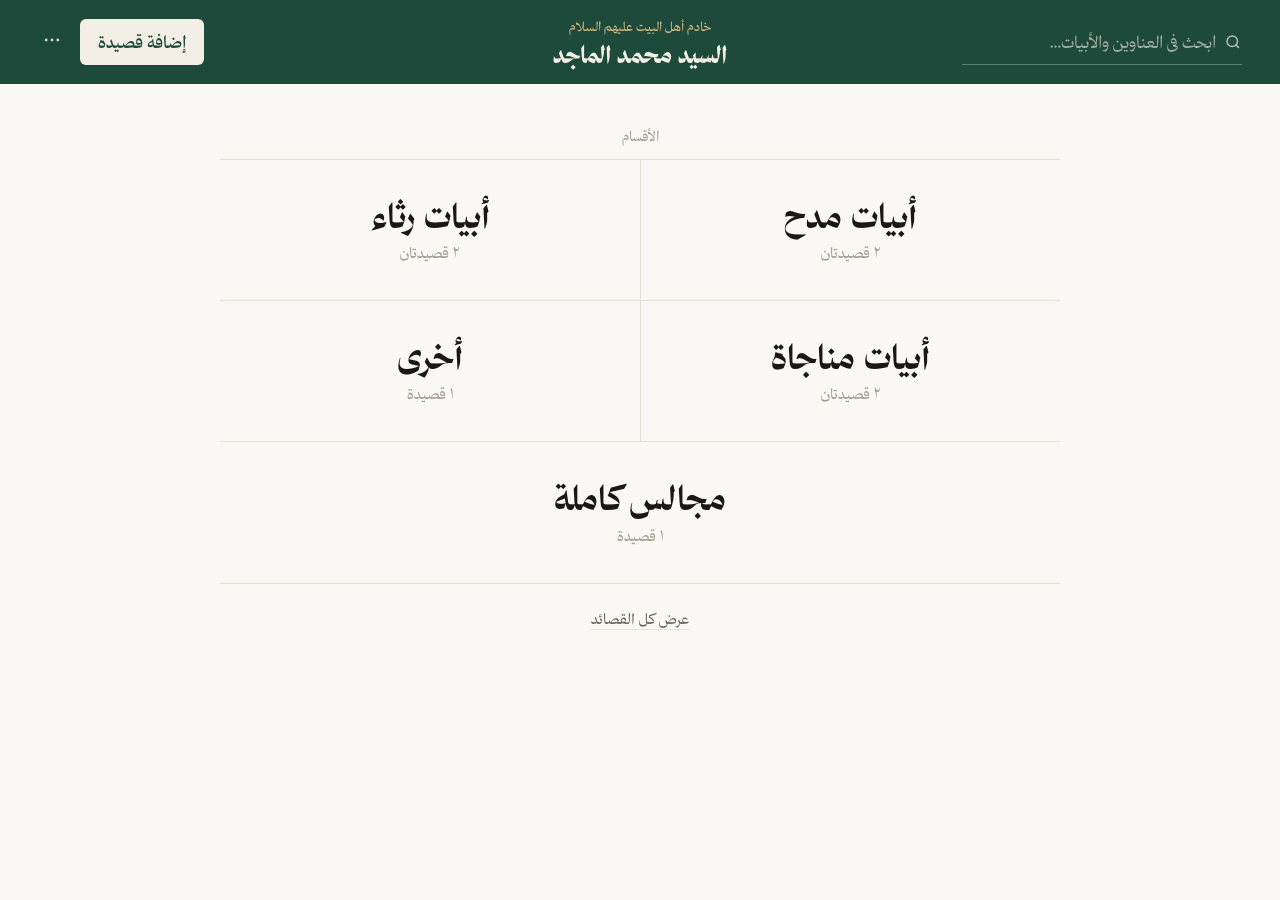
==== commit 2b78f886: "Kashida line equalizing; remove يا سيد الكونين; add زمينة مناجاة يا صاحب الزمان Co-Authored-By: Clau" ====
--- a/majed-dashboard/index.html
+++ b/majed-dashboard/index.html
@@ -192,6 +192,8 @@
 .field input:focus,.field select:focus,.field textarea:focus{border-color:var(--ink)}
 .field textarea{min-height:220px;line-height:2;resize:vertical;border:1px solid var(--line);padding:10px 12px}
 .hint{font-size:13px;color:var(--ink-3)}
+.chk{display:inline-flex;align-items:center;gap:8px;cursor:pointer;color:var(--ink-2)}
+.chk input{accent-color:var(--accent);margin:0}
 .persona-pick{display:flex;flex-wrap:wrap;gap:6px 18px;font-size:15px;padding:4px 0}
 .persona-pick label{display:inline-flex;align-items:center;gap:6px;cursor:pointer;color:var(--ink-2)}
 .persona-pick label:has(input:checked){color:var(--ink)}
@@ -316,6 +318,7 @@
   { id: "faizi",   label: "فايزي" },
   { id: "hur",     label: "حر" },
   { id: "abudhiya", label: "أبوذية" },
+  { id: "zamina",   label: "زمينة" },
   { id: "other",   label: "أخرى" }
 ];
 const PERSONAS = [
@@ -341,7 +344,13 @@
 try { poems = JSON.parse(store.get(KEY)) || seed(); } catch { poems = seed(); }
 // poems added to data.js later still appear for viewers who have a saved copy (unless they deleted them)
 let deletedIds = []; try { deletedIds = JSON.parse(store.get(KEY + "-deleted")) || []; } catch {}
-seed().forEach(sp => { if (!poems.some(p => p.id === sp.id) && !deletedIds.includes(sp.id)) poems.push(sp); });
+const removedSeed = window.POEMS_REMOVED || [];
+poems = poems.filter(p => !removedSeed.includes(p.id));
+seed().forEach(sp => {
+  const i = poems.findIndex(p => p.id === sp.id);
+  if (i < 0) { if (!deletedIds.includes(sp.id)) poems.push(sp); }
+  else if (!poems[i].edited && (sp.v || 0) > (poems[i].v || 0)) poems[i] = sp;
+});
 const save = () => { if (!store.set(KEY, JSON.stringify(poems))) toast("تعذّر الحفظ في المتصفح — صدّر البيانات لحفظها"); };
 
 /* ===== state ===== */
@@ -463,6 +472,70 @@
 }
 
 /* ===== reader ===== */
+/* ===== kashida: stretch shorter lines with tatweel so all lines match the longest ===== */
+const TATWEEL = "ـ";
+const RIGHT_ONLY = "اأإآٱدذرزژوؤة";
+const ALEFS = "اأإآٱ";
+const isLetter = c => /[ؠ-يٮ-ۓۺ-ۼ]/.test(c) && c !== "ء";
+const isMark = c => /[ً-ٰٟۖ-ۭ]/.test(c);
+function joints(word){
+  const out = [];
+  for (let i = 0; i < word.length; i++) {
+    const c = word[i];
+    if (!isLetter(c) || RIGHT_ONLY.includes(c)) continue;
+    let j = i + 1; while (j < word.length && isMark(word[j])) j++;
+    const n = word[j];
+    if (!n || !isLetter(n)) continue;
+    if (c === "ل" && ALEFS.includes(n)) continue;
+    out.push(j);
+  }
+  return out;
+}
+let measureCtx;
+function textWidth(t){
+  measureCtx = measureCtx || document.createElement("canvas").getContext("2d");
+  measureCtx.font = '400 48px "Thmanyah Serif Text", serif';
+  return measureCtx.measureText(t).width;
+}
+function stretch(line, target){
+  const words = line.split(" ");
+  const best = words.map(w => { const j = joints(w); return j.length ? j[j.length - 1] : -1; });
+  const counts = words.map(() => 0);
+  const build = () => words.map((w, i) => counts[i] ? w.slice(0, best[i]) + TATWEEL.repeat(counts[i]) + w.slice(best[i]) : w).join(" ");
+  if (!best.some(b => b >= 0)) return line;
+  const tw = textWidth(TATWEEL) || 1;
+  let out = line, guard = 0;
+  while (textWidth(out) + tw / 2 < target && guard++ < 300) {
+    let k = -1;
+    best.forEach((b, i) => { if (b >= 0 && (k < 0 || counts[i] < counts[k])) k = i; });
+    counts[k]++; out = build();
+  }
+  return out;
+}
+const kashidaCache = new Map();
+function kashidaText(text){
+  const key = String(text || "");
+  if (kashidaCache.has(key)) return kashidaCache.get(key);
+  const rows = key.split("\n").map(r => r.trim());
+  const halves = [], lines = [];
+  rows.forEach(l => {
+    if (!l || /^—.*—$/.test(l)) return;
+    if (l.includes("|")) { const [a, ...b] = l.split("|"); halves.push(a.trim(), b.join("|").trim()); }
+    else lines.push(l);
+  });
+  // half-lines and full lines are equalized separately
+  const tHalf = Math.max(0, ...halves.map(textWidth));
+  const tLine = Math.max(0, ...lines.map(textWidth));
+  const out = rows.map(l => {
+    if (!l || /^—.*—$/.test(l)) return l;
+    if (l.includes("|")) { const [a, ...b] = l.split("|"); return stretch(a.trim(), tHalf) + " | " + stretch(b.join("|").trim(), tHalf); }
+    return stretch(l, tLine);
+  }).join("\n");
+  kashidaCache.set(key, out);
+  return out;
+}
+const versesOf = p => p.kashida ? kashidaText(p.verses) : p.verses;
+
 function poemHTML(text){
   return String(text || "").split("\n").map(raw => {
     const l = raw.trim();
@@ -499,7 +572,7 @@
     <div class="sheet-body">
       <div class="meta-row">${specs(p, "specs specs-r")}
         <span class="fs" role="group" aria-label="حجم الخط"><button class="s" data-fs="-1" aria-label="تصغير الخط">أ−</button><span class="sep"></span><button class="l" data-fs="1" aria-label="تكبير الخط">أ+</button></span></div>
-      <div class="poem">${poemHTML(p.verses)}</div>
+      <div class="poem">${poemHTML(versesOf(p))}</div>
       ${p.notes ? `<div class="notes">${esc(p.notes)}</div>` : ""}
       ${m.length ? `<div class="media">${m.map(mediaHTML).join("")}</div>` : ""}
       <div class="sheet-actions">
@@ -511,6 +584,11 @@
       </div>
     </div>`;
   showDialog($("#reader")); updateFsButtons();
+  if (p.kashida && !document.fonts.check('16px "Thmanyah Serif Text"')) {
+    document.fonts.load('16px "Thmanyah Serif Text"').then(() => {
+      kashidaCache.clear(); const el = $("#reader .poem"); if (el) el.innerHTML = poemHTML(versesOf(p));
+    });
+  }
 }
 
 /* ===== editor ===== */
@@ -551,6 +629,7 @@
       </div>
       <div class="field"><label for="f-year">السنة</label><input id="f-year" name="year" value="${esc(p.year)}"></div>
       <div class="field"><label for="f-notes">ملاحظات</label><input id="f-notes" name="notes" value="${esc(p.notes)}"></div>
+      <div class="field full"><label class="chk"><input type="checkbox" name="kashida" ${p.kashida ? "checked" : ""}> تساوي طول الأسطر بالكشيدة (ـ)</label><span class="hint">يمدّ الأسطر القصيرة تلقائياً لتصير بطول أطول سطر، بدون تغيير النص المحفوظ.</span></div>
       <div class="full sheet-actions" style="margin-top:4px">
         <button class="btn" type="submit">حفظ</button>
         <button class="link" type="button" data-close>إلغاء</button>
@@ -566,7 +645,8 @@
   const data = {
     title: String(fd.get("title")).trim(), section: fd.get("section"), dialect: fd.get("dialect") || "", form: fd.get("form") || "",
     occasion: String(fd.get("occasion")).trim(), year: String(fd.get("year")).trim(), notes: String(fd.get("notes")).trim(),
-    verses: String(fd.get("verses")).replace(/\r/g, "").trim(), persona: [...new Set(persona)], media
+    verses: String(fd.get("verses")).replace(/\r/g, "").trim(), persona: [...new Set(persona)], media,
+    kashida: fd.get("kashida") === "on", edited: true
   };
   const id = form.dataset.id;
   if (id) Object.assign(poems.find(p => p.id === id), data);
@@ -679,7 +759,7 @@
     <div style="font-family:var(--display);font-weight:900;font-size:40px;line-height:1.3;margin:12px 0 10px">${esc(p.title)}</div>
     <div style="font-size:13px;color:#8A8376">${esc(metaText(p))}</div>
     <div style="color:#B5AE9F;letter-spacing:.6em;margin-top:22px">✦ ✦ ✦</div></div>`);
-  parseLines(p.verses).forEach(l => {
+  parseLines(versesOf(p)).forEach(l => {
     if (l.k === "part") add(`<div style="text-align:center;color:#8C6A2F;font-size:16px;padding:22px 0 6px">${esc(l.t)}</div>`);
     else if (l.k === "bayt") add(`<div style="display:grid;grid-template-columns:1fr 1fr;gap:0 48px;font-size:19px;line-height:2.2"><span style="text-align:center">${esc(l.a)}</span><span style="text-align:center">${esc(l.b)}</span></div>`);
     else add(`<div style="text-align:center;font-size:19px;line-height:2.2">${esc(l.t)}</div>`);
@@ -717,7 +797,7 @@
     para(run(metaText(p), { size: 18, color: "8A8376" }), { after: 200 }),
     para(run("✦ ✦ ✦", { size: 20, color: "B5AE9F" }), { after: 360 })
   ];
-  parseLines(p.verses).forEach(l => {
+  parseLines(versesOf(p)).forEach(l => {
     if (l.k === "part") kids.push(para(run(l.t, { size: 24, color: "8C6A2F", bold: true }), { before: 240, after: 120 }));
     else if (l.k === "bayt") kids.push(new D.Table({
       visuallyRightToLeft: true, borders, width: { size: 100, type: D.WidthType.PERCENTAGE },
